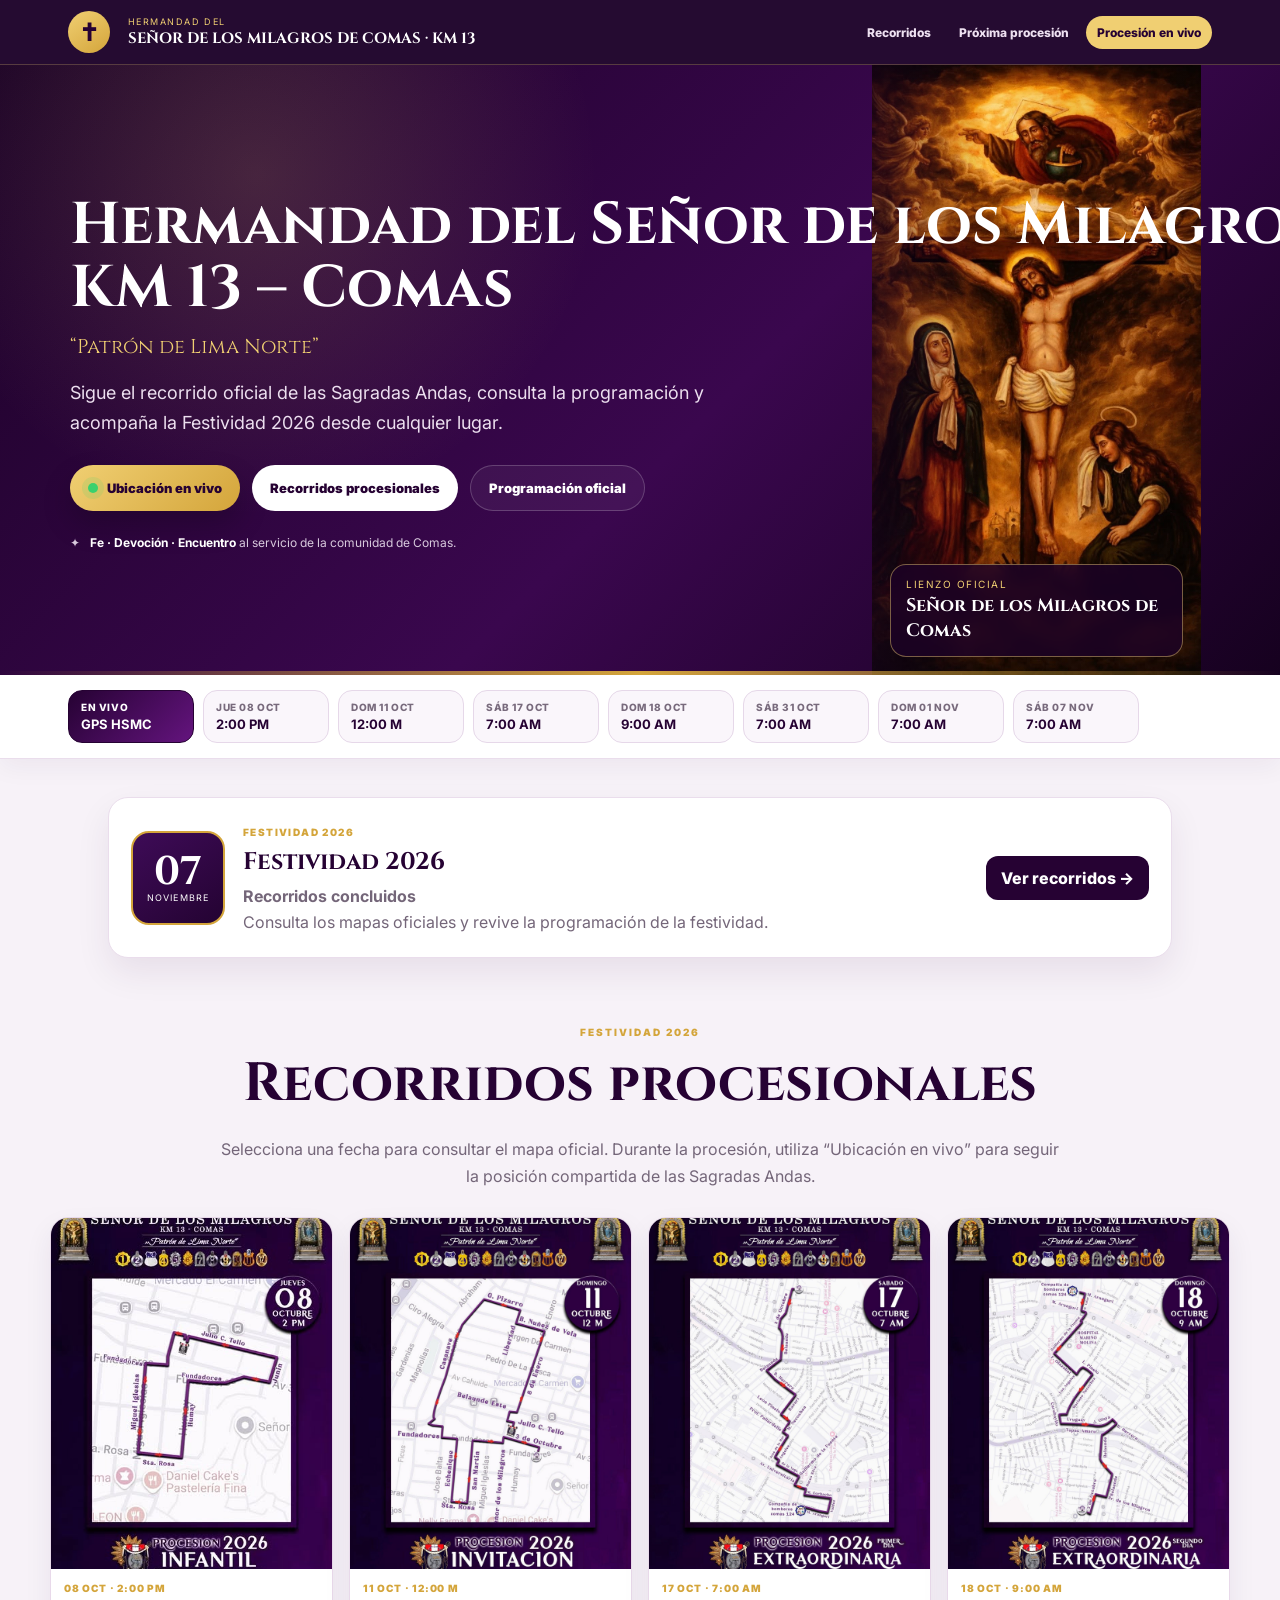
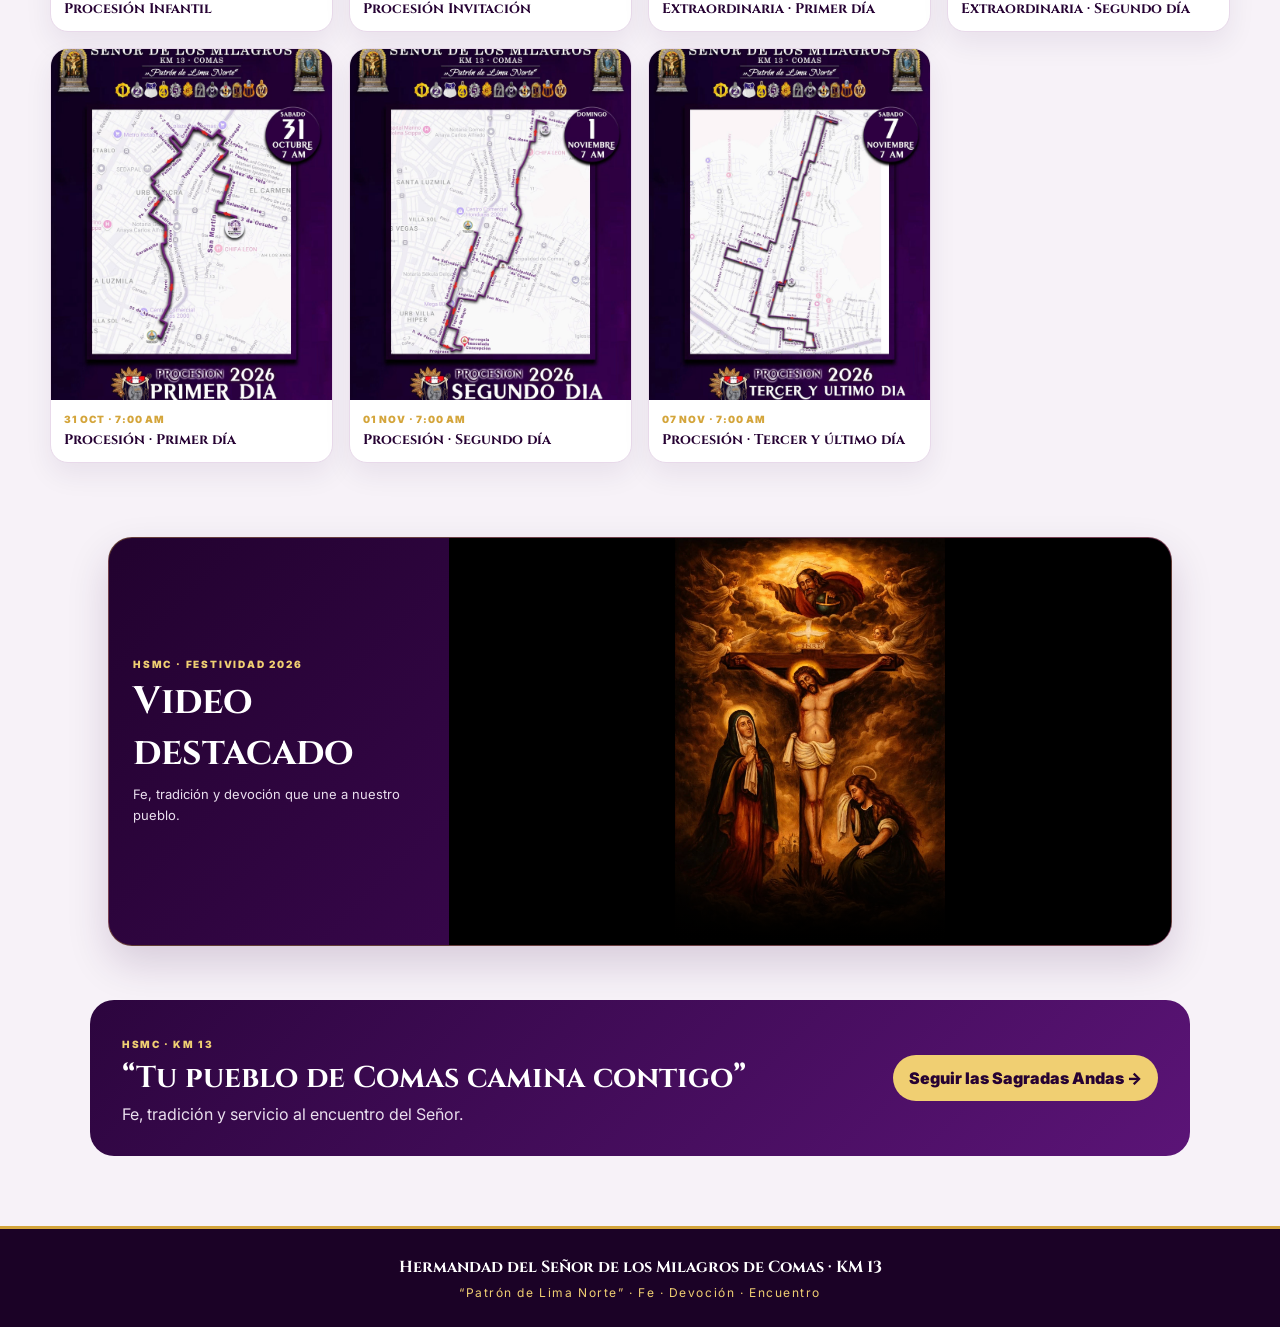
==== index.html @ f054cbf7 "Corregir jerarquia y salto del titulo principal" ====
<!doctype html>
<html lang="es">
<head>
  <meta charset="utf-8">
  <meta name="viewport" content="width=device-width,initial-scale=1,viewport-fit=cover">
  <meta name="theme-color" content="#260233">
  <title>Señor de los Milagros de Comas | HSMC</title>
  <meta name="description" content="Programación, recorridos oficiales y seguimiento en vivo de las Sagradas Andas del Señor de los Milagros de Comas KM 13.">
  <meta property="og:type" content="website">
  <meta property="og:locale" content="es_PE">
  <meta property="og:title" content="Señor de los Milagros de Comas · HSMC">
  <meta property="og:description" content="Programación, recorridos oficiales y seguimiento de las Sagradas Andas durante la Festividad 2026.">
  <meta property="og:url" content="https://satelitalsecurity.github.io/hsmc-comas/">
  <meta property="og:image" content="https://satelitalsecurity.github.io/hsmc-comas/assets/lienzo-oficial-hsmc.png">
  <meta name="twitter:card" content="summary_large_image">
  <link rel="preconnect" href="https://fonts.googleapis.com">
  <link rel="preconnect" href="https://fonts.gstatic.com" crossorigin>
  <link href="https://fonts.googleapis.com/css2?family=Cinzel:wght@600;700;800&family=Inter:wght@400;500;600;700&display=swap" rel="stylesheet">
  <style>
  :root{--p:#260233;--p2:#4a0b63;--p3:#64147e;--g:#d4a53b;--g2:#f0cf72;--cream:#fffaf4;--ink:#211629;--muted:#746679}
  *{box-sizing:border-box}html{scroll-behavior:smooth}body{margin:0;font-family:Inter,Arial,sans-serif;background:#f7f2f8;color:var(--ink)}a{text-decoration:none;color:inherit}img{display:block;max-width:100%}

  .topbar{position:sticky;top:0;z-index:30;background:rgba(29,2,41,.96);backdrop-filter:blur(10px);border-bottom:1px solid rgba(240,207,114,.25);color:#fff}
  .topbar-in{max-width:1180px;margin:auto;padding:11px 18px;display:flex;align-items:center;gap:18px}
  .brand-dot{width:42px;height:42px;border-radius:50%;display:grid;place-items:center;background:linear-gradient(145deg,var(--g2),var(--g));color:var(--p);font-weight:900;font-size:24px;flex:0 0 42px}
  .brand-txt{min-width:0;flex:1}.brand-txt span{display:block;font-size:9px;letter-spacing:.16em;color:var(--g2)}.brand-txt strong{font-family:Cinzel,serif;font-size:15px;white-space:normal;line-height:1.25}
  .nav{margin-left:auto;display:flex;gap:6px;flex-wrap:wrap}.nav a{font-size:12px;font-weight:800;padding:9px 11px;border-radius:999px;color:#eee1f1}.nav a.live{background:var(--g2);color:var(--p)}

  .hero{position:relative;overflow:hidden;background:
    radial-gradient(circle at 20% 18%,rgba(240,207,114,.16),transparent 30%),
    linear-gradient(135deg,#1c0227 0,#3a074e 56%,#16011f 100%);color:#fff}
  .hero:after{content:"";position:absolute;left:0;right:0;bottom:0;height:4px;background:linear-gradient(90deg,transparent,var(--g),transparent)}
  .hero-in{max-width:1180px;margin:auto;display:grid;grid-template-columns:1.08fr .92fr;min-height:610px;align-items:stretch}
  .hero-copy{padding:76px 42px 72px 20px;align-self:center;position:relative;z-index:2}
  .pretitle{font-size:11px;letter-spacing:.23em;color:var(--g2);font-weight:900;margin-bottom:13px}
  .hero h1{font-family:Cinzel,serif;font-size:clamp(38px,4.6vw,62px);line-height:1.08;margin:0 0 12px;max-width:760px;text-wrap:balance}.hero h1 span{display:block;white-space:nowrap}
  .subtitle{font-family:Cinzel,serif;font-size:20px;color:var(--g2);margin:0 0 18px}
  .hero-desc{font-size:18px;line-height:1.65;color:#ecdfef;max-width:650px;margin:0}
  .hero-actions{display:flex;gap:12px;flex-wrap:wrap;margin-top:28px}
  .btn-main,.btn-sec,.btn-ghost{display:inline-flex;align-items:center;justify-content:center;gap:9px;padding:14px 18px;border-radius:999px;font-weight:900;font-size:13px}
  .btn-main{background:linear-gradient(135deg,var(--g2),var(--g));color:var(--p);box-shadow:0 14px 30px rgba(0,0,0,.2)}
  .btn-sec{background:#fff;color:var(--p)}
  .btn-ghost{border:1px solid rgba(255,255,255,.2);color:#fff;background:rgba(255,255,255,.05)}
  .live-dot{width:10px;height:10px;border-radius:50%;background:#39d16d;box-shadow:0 0 0 6px rgba(57,209,109,.14)}
  .hero-note{margin-top:24px;display:flex;gap:10px;align-items:center;color:#d8cadd;font-size:12px}
  .hero-note b{color:#fff}

  .hero-art{position:relative;min-height:610px;background:#14011d;overflow:hidden}
  .hero-art img{width:100%;height:100%;object-fit:cover;object-position:center}
  .hero-art:after{content:"";position:absolute;inset:0;background:linear-gradient(90deg,rgba(28,2,39,.45),transparent 35%,rgba(10,0,15,.1))}
  .art-badge{position:absolute;z-index:2;right:18px;bottom:18px;left:18px;background:rgba(28,2,39,.8);backdrop-filter:blur(7px);border:1px solid rgba(240,207,114,.45);border-radius:16px;padding:13px 15px}
  .art-badge span{display:block;font-size:10px;letter-spacing:.15em;color:var(--g2)}.art-badge strong{display:block;font-family:Cinzel,serif;font-size:18px;margin-top:3px}

  .date-wrap{background:#fff;border-bottom:1px solid #eaddec;box-shadow:0 8px 24px rgba(48,8,66,.05)}
  .date-strip{max-width:1180px;margin:auto;display:flex;gap:9px;overflow-x:auto;padding:15px 18px}
  .date-chip{min-width:126px;background:#faf6fb;border:1px solid #e6d8e9;border-radius:14px;padding:10px 12px;display:grid;gap:3px}
  .date-chip span{font-size:10px;color:#786a7c;font-weight:800;letter-spacing:.06em}.date-chip strong{color:var(--p);font-size:13px}
  .date-chip.live{background:linear-gradient(135deg,var(--p),var(--p3));border-color:var(--p)}.date-chip.live span,.date-chip.live strong{color:#fff}

  .next{max-width:1100px;margin:38px auto 0;padding:0 18px}
  .next-card{display:grid;grid-template-columns:auto 1fr auto;gap:18px;align-items:center;background:#fff;border:1px solid #eaddec;border-radius:20px;padding:22px;box-shadow:0 15px 34px rgba(48,8,66,.08)}
  .next-date{width:94px;height:94px;border-radius:18px;background:linear-gradient(145deg,#3e0b57,#240332);color:#fff;border:2px solid var(--g);display:grid;place-items:center;align-content:center}.next-date b{font-family:Cinzel,serif;font-size:40px;line-height:1}.next-date span{font-size:9px;letter-spacing:.12em}.next-copy small{font-size:10px;color:var(--g);font-weight:900;letter-spacing:.14em}.next-copy h2{font-family:Cinzel,serif;color:var(--p);margin:6px 0}.next-copy p{margin:0;color:var(--muted);line-height:1.6}.next-card a{padding:12px 15px;border-radius:12px;background:var(--p);color:#fff;font-weight:800}

  .section{padding:62px 18px 74px}.intro{max-width:850px;margin:0 auto 28px;text-align:center}.intro span{font-size:10px;color:var(--g);font-weight:900;letter-spacing:.2em}.intro h2{font-family:Cinzel,serif;color:var(--p);font-size:clamp(34px,4.8vw,54px);margin:7px 0}.intro p{color:var(--muted);line-height:1.65}
  .routes{max-width:1180px;margin:auto;display:grid;grid-template-columns:repeat(4,1fr);gap:16px}.route{background:#fff;border:1px solid #e8d9ea;border-radius:18px;overflow:hidden;box-shadow:0 12px 28px rgba(48,8,66,.07);transition:.2s}.route:hover{transform:translateY(-3px);box-shadow:0 18px 36px rgba(48,8,66,.12)}.route img{width:100%;aspect-ratio:4/5;object-fit:cover}.route div{padding:13px}.route span,.route strong{display:block}.route span{font-size:10px;color:var(--g);font-weight:900;letter-spacing:.08em}.route strong{font-family:Cinzel,serif;color:var(--p);font-size:14px;margin-top:5px}

  .video-feature{width:100%;max-width:1100px;margin:0 auto 54px;padding:0 18px;box-sizing:border-box}
  .video-card{width:100%;overflow:hidden;border-radius:24px;background:linear-gradient(135deg,#22022f,#4a0b63);box-shadow:0 18px 42px rgba(48,8,66,.16);border:1px solid rgba(212,165,59,.35);box-sizing:border-box}
  .video-head{padding:24px;color:#fff;display:flex;flex-direction:column;justify-content:center}.video-head span{font-size:10px;color:var(--g2);font-weight:900;letter-spacing:.18em}.video-head h2{font-family:Cinzel,serif;font-size:clamp(25px,3.4vw,38px);margin:6px 0}.video-head p{margin:0;color:#eadfee;line-height:1.55;font-size:13px}
  .video-player{background:#0c0011;display:flex;align-items:center;justify-content:center;min-width:0}.video-player video{display:block;width:100%;height:100%;aspect-ratio:16/9;object-fit:contain;object-position:center;background:#000}
  @media(min-width:760px){.video-card{display:grid;grid-template-columns:minmax(260px,32%) minmax(0,1fr);align-items:stretch}.video-player{max-height:430px}.video-player video{max-height:430px}.video-head{text-align:left}}
  @media(max-width:759px){.video-feature{padding:0 14px;margin-bottom:38px}.video-card{border-radius:20px}.video-head{padding:18px 16px 14px;text-align:center}.video-head h2{font-size:clamp(25px,8vw,34px);line-height:1.08}.video-head p{max-width:520px;margin:0 auto;font-size:14px}.video-player video{height:auto;max-height:none}}

  .faith{max-width:1100px;margin:0 auto 70px;padding:32px;border-radius:24px;background:linear-gradient(135deg,#2c053e,#5b1477);color:#fff;display:flex;justify-content:space-between;align-items:center;gap:22px}.faith span{font-size:10px;color:var(--g2);font-weight:900;letter-spacing:.16em}.faith h2{font-family:Cinzel,serif;margin:6px 0;font-size:30px}.faith p{margin:0;color:#eadfee}.faith a{padding:13px 16px;border-radius:999px;background:var(--g2);color:var(--p);font-weight:900;white-space:nowrap}
  footer{text-align:center;background:#1b0226;color:#fff;padding:27px 18px;border-top:3px solid var(--g);display:grid;gap:7px}footer strong{font-family:Cinzel,serif}footer span{font-size:12px;color:var(--g2);letter-spacing:.13em}

  @media(max-width:900px){
    .nav{display:none}.hero-in{grid-template-columns:1fr}.hero-copy{text-align:center;padding:58px 22px 46px}.hero-actions,.hero-note{justify-content:center}.hero-art{min-height:520px}.routes{grid-template-columns:repeat(2,1fr)}.faith{margin-left:15px;margin-right:15px}
  }
  @media(max-width:620px){
    .topbar-in{display:flex;justify-content:center;align-items:center;padding:7px 12px;min-height:50px}
    .topbar-in:after{display:none}
    .brand-dot{width:36px;height:36px;flex-basis:36px;font-size:20px}
    .brand-txt{display:none}
    .hero h1{font-size:clamp(25px,7vw,34px);line-height:1.12}.hero h1 span{white-space:nowrap}.subtitle{font-size:17px}.hero-desc{font-size:15px}.hero-art{min-height:430px}.hero-actions{flex-direction:column;gap:10px;margin-top:20px}.hero-actions a{width:100%;min-height:48px;display:flex;align-items:center;justify-content:center;padding:12px 16px}.hero-copy{padding-bottom:28px}.next-card{grid-template-columns:auto 1fr}.next-card>a{grid-column:1/-1;text-align:center}.routes{grid-template-columns:1fr}.faith{flex-direction:column;text-align:center}
  }
  @media(max-width:380px){.topbar-in{padding:6px 8px}.brand-dot{width:32px;height:32px;flex-basis:32px;font-size:18px}}
  </style>

<style>
  .mobile-dock{display:none}
  @media(max-width:760px){
    body{padding-bottom:72px}
    .mobile-dock{position:fixed;left:10px;right:10px;bottom:10px;z-index:90;display:grid;grid-template-columns:repeat(4,1fr);gap:4px;padding:6px;background:rgba(28,2,39,.94);backdrop-filter:blur(12px);border:1px solid rgba(240,207,114,.28);border-radius:18px;box-shadow:0 12px 34px rgba(0,0,0,.28)}
    .mobile-dock a,.mobile-dock button{border:0;background:transparent;color:#f4eaf6;border-radius:12px;padding:8px 4px;font:inherit;font-size:10px;font-weight:800;text-align:center;cursor:pointer}
    .mobile-dock a b,.mobile-dock button b{display:block;font-size:19px;line-height:1.15;margin-bottom:2px}
    .mobile-dock .dock-live,.mobile-dock .dock-current{background:linear-gradient(145deg,#f0cf72,#d4a53b);color:#260233}
  }
  </style>
</head>
<body>
  <header class="topbar">
    <div class="topbar-in">
      <div class="brand-dot">✝</div>
      <div class="brand-txt">
        <span>HERMANDAD DEL</span>
        <strong>SEÑOR DE LOS MILAGROS DE COMAS · KM 13</strong>
      </div>
      <nav class="nav">
        <a href="#recorridos">Recorridos</a>
        <a href="#proxima">Próxima procesión</a>
        <a class="live" href="map.html">Procesión en vivo</a>
      </nav>
    </div>
  </header>

  <main>
    <section class="hero">
      <div class="hero-in">
        <div class="hero-copy">
          
          <h1><span>Hermandad del Señor de los Milagros</span><span>KM 13 – Comas</span></h1>
          <p class="subtitle">“Patrón de Lima Norte”</p>
          <p class="hero-desc">Sigue el recorrido oficial de las Sagradas Andas, consulta la programación y acompaña la Festividad 2026 desde cualquier lugar.</p>
          <div class="hero-actions">
            <a class="btn-main" href="map.html"><span class="live-dot"></span> Ubicación en vivo</a>
            <a class="btn-sec" href="#recorridos">Recorridos procesionales</a>
            <a class="btn-ghost" href="#proxima">Programación oficial</a>
          </div>
          <div class="hero-note">✦ <span><b>Fe · Devoción · Encuentro</b> al servicio de la comunidad de Comas.</span></div>
        </div>
        <div class="hero-art">
          <img src="assets/lienzo-oficial-hsmc.png" alt="Lienzo oficial del Señor de los Milagros de Comas">
          <div class="art-badge"><span>LIENZO OFICIAL</span><strong>Señor de los Milagros de Comas</strong></div>
        </div>
      </div>
    </section>

    <section class="date-wrap" aria-label="Fechas oficiales 2026">
      <div class="date-strip">
        <a class="date-chip live" href="map.html"><span>EN VIVO</span><strong>GPS HSMC</strong></a>
        <a class="date-chip" href="route.html?date=2026-10-08"><span>JUE 08 OCT</span><strong>2:00 PM</strong></a>
        <a class="date-chip" href="route.html?date=2026-10-11"><span>DOM 11 OCT</span><strong>12:00 M</strong></a>
        <a class="date-chip" href="route.html?date=2026-10-17"><span>SÁB 17 OCT</span><strong>7:00 AM</strong></a>
        <a class="date-chip" href="route.html?date=2026-10-18"><span>DOM 18 OCT</span><strong>9:00 AM</strong></a>
        <a class="date-chip" href="route.html?date=2026-10-31"><span>SÁB 31 OCT</span><strong>7:00 AM</strong></a>
        <a class="date-chip" href="route.html?date=2026-11-01"><span>DOM 01 NOV</span><strong>7:00 AM</strong></a>
        <a class="date-chip" href="route.html?date=2026-11-07"><span>SÁB 07 NOV</span><strong>7:00 AM</strong></a>
      </div>
    </section>

    <section id="proxima" class="next">
      <div class="next-card">
        <div class="next-date"><b id="nextDay">08</b><span id="nextMonth">OCTUBRE</span></div>
        <div class="next-copy">
          <small id="nextLabel">PRÓXIMA PROCESIÓN</small>
          <h2 id="nextTitle">Procesión Infantil</h2>
          <p id="nextText"><strong>Jueves 8 de octubre · 2:00 p. m.</strong><br>Consulta el recorrido oficial y acompaña a las Sagradas Andas.</p>
        </div>
        <a id="nextLink" href="route.html?date=2026-10-08">Ver recorrido →</a>
      </div>
    </section>

    <section id="recorridos" class="section">
      <div class="intro">
        <span>FESTIVIDAD 2026</span>
        <h2>Recorridos procesionales</h2>
        <p>Selecciona una fecha para consultar el mapa oficial. Durante la procesión, utiliza “Ubicación en vivo” para seguir la posición compartida de las Sagradas Andas.</p>
      </div>
      <div class="routes">
        <a class="route" href="route.html?date=2026-10-08"><img src="assets/recorrido-08-octubre.png" alt="Recorrido 8 de octubre"><div><span>08 OCT · 2:00 PM</span><strong>Procesión Infantil</strong></div></a>
        <a class="route" href="route.html?date=2026-10-11"><img src="assets/recorrido-11-octubre.png" alt="Recorrido 11 de octubre"><div><span>11 OCT · 12:00 M</span><strong>Procesión Invitación</strong></div></a>
        <a class="route" href="route.html?date=2026-10-17"><img src="assets/recorrido-17-octubre.png" alt="Recorrido 17 de octubre"><div><span>17 OCT · 7:00 AM</span><strong>Extraordinaria · Primer día</strong></div></a>
        <a class="route" href="route.html?date=2026-10-18"><img src="assets/recorrido-18-octubre.png" alt="Recorrido 18 de octubre"><div><span>18 OCT · 9:00 AM</span><strong>Extraordinaria · Segundo día</strong></div></a>
        <a class="route" href="route.html?date=2026-10-31"><img src="assets/recorrido-31-octubre.png" alt="Recorrido 31 de octubre"><div><span>31 OCT · 7:00 AM</span><strong>Procesión · Primer día</strong></div></a>
        <a class="route" href="route.html?date=2026-11-01"><img src="assets/recorrido-01-noviembre.png" alt="Recorrido 1 de noviembre"><div><span>01 NOV · 7:00 AM</span><strong>Procesión · Segundo día</strong></div></a>
        <a class="route" href="route.html?date=2026-11-07"><img src="assets/recorrido-07-noviembre.png" alt="Recorrido 7 de noviembre"><div><span>07 NOV · 7:00 AM</span><strong>Procesión · Tercer y último día</strong></div></a>
      </div>
    </section>

    <section id="video-hsmc" class="video-feature">
      <div class="video-card">
        <div class="video-head">
          <span>HSMC · FESTIVIDAD 2026</span>
          <h2>Video destacado</h2>
          <p>Fe, tradición y devoción que une a nuestro pueblo.</p>
        </div>
        <div class="video-player">
          <video controls playsinline preload="metadata" poster="assets/lienzo-oficial-hsmc.png">
            <source src="assets/video-hsmc-web.mp4" type="video/mp4">
            Tu navegador no puede reproducir este video.
          </video>
        </div>
      </div>
    </section>

    <section class="faith">
      <div><span>HSMC · KM 13</span><h2>“Tu pueblo de Comas camina contigo”</h2><p>Fe, tradición y servicio al encuentro del Señor.</p></div>
      <a href="map.html">Seguir las Sagradas Andas →</a>
    </section>
  </main>

  <footer>
    <strong>Hermandad del Señor de los Milagros de Comas · KM 13</strong>
    <span>“Patrón de Lima Norte” · Fe · Devoción · Encuentro</span>
  </footer>
<script>
const processionSchedule=[
  {date:"2026-10-08T14:00:00-05:00",key:"2026-10-08",day:"08",month:"OCTUBRE",title:"Procesión Infantil",display:"Jueves 8 de octubre · 2:00 p. m."},
  {date:"2026-10-11T12:00:00-05:00",key:"2026-10-11",day:"11",month:"OCTUBRE",title:"Procesión Invitación",display:"Domingo 11 de octubre · 12:00 m."},
  {date:"2026-10-17T07:00:00-05:00",key:"2026-10-17",day:"17",month:"OCTUBRE",title:"Procesión Extraordinaria · Primer día",display:"Sábado 17 de octubre · 7:00 a. m."},
  {date:"2026-10-18T09:00:00-05:00",key:"2026-10-18",day:"18",month:"OCTUBRE",title:"Procesión Extraordinaria · Segundo día",display:"Domingo 18 de octubre · 9:00 a. m."},
  {date:"2026-10-31T07:00:00-05:00",key:"2026-10-31",day:"31",month:"OCTUBRE",title:"Procesión 2026 · Primer día",display:"Sábado 31 de octubre · 7:00 a. m."},
  {date:"2026-11-01T07:00:00-05:00",key:"2026-11-01",day:"01",month:"NOVIEMBRE",title:"Procesión 2026 · Segundo día",display:"Domingo 1 de noviembre · 7:00 a. m."},
  {date:"2026-11-07T07:00:00-05:00",key:"2026-11-07",day:"07",month:"NOVIEMBRE",title:"Procesión 2026 · Tercer y último día",display:"Sábado 7 de noviembre · 7:00 a. m."}
];

(function updateNextProcession(){
  const today=new Intl.DateTimeFormat("en-CA",{timeZone:"America/Lima",year:"numeric",month:"2-digit",day:"2-digit"}).format(new Date());
  let next=processionSchedule.find(item=>item.key>=today);
  const day=document.getElementById("nextDay");
  const month=document.getElementById("nextMonth");
  const title=document.getElementById("nextTitle");
  const text=document.getElementById("nextText");
  const link=document.getElementById("nextLink");
  const label=document.getElementById("nextLabel");

  if(next){
    const isToday=next.key===today;
    day.textContent=next.day;
    month.textContent=next.month;
    title.textContent=next.title;
    text.innerHTML="<strong>"+next.display+"</strong><br>"+(isToday?"Hoy acompaña a las Sagradas Andas y consulta el recorrido oficial.":"Consulta el recorrido oficial y acompaña a las Sagradas Andas.");
    link.href="route.html?date="+next.key;
    link.textContent=isToday?"Ver recorrido de hoy →":"Ver recorrido →";
    label.textContent=isToday?"PROCESIÓN DE HOY":"PRÓXIMA PROCESIÓN";
  }else{
    day.textContent="07";
    month.textContent="NOVIEMBRE";
    title.textContent="Festividad 2026";
    text.innerHTML="<strong>Recorridos concluidos</strong><br>Consulta los mapas oficiales y revive la programación de la festividad.";
    link.href="#recorridos";
    link.textContent="Ver recorridos →";
    label.textContent="FESTIVIDAD 2026";
  }
})();
</script>

<nav class="mobile-dock" aria-label="Accesos rápidos">
    <a class="dock-current" aria-current="page" href="index.html"><b>⌂</b>Inicio</a>
    <a href="index.html#recorridos"><b>▦</b>Recorridos</a>
    <a href="map.html"><b>●</b>En vivo</a>
    <button type="button" onclick="shareHSMC()"><b>↗</b>Compartir</button>
  </nav>
<script>
function shareHSMC(){
  const shareData={title:document.title,text:"HSMC Comas · Festividad 2026",url:location.href};
  if(navigator.share){navigator.share(shareData).catch(()=>{});}
  else if(navigator.clipboard){navigator.clipboard.writeText(shareData.url).then(()=>alert("Enlace copiado"));}
  else{prompt("Copia este enlace:",shareData.url);}
}
</script>

  <audio id="hsmcMusic" preload="auto" loop><source src="Mi%20Viejo.mp3" type="audio/mpeg"></audio>
<script>
const hsmcAudio=document.getElementById('hsmcMusic');
hsmcAudio.volume=.22;
function iniciarMusica(){hsmcAudio.play().then(()=>{document.removeEventListener('click',iniciarMusica);document.removeEventListener('touchstart',iniciarMusica)}).catch(()=>{})}
iniciarMusica();
document.addEventListener('click',iniciarMusica);
document.addEventListener('touchstart',iniciarMusica,{passive:true});
</script>
</body>
</html>
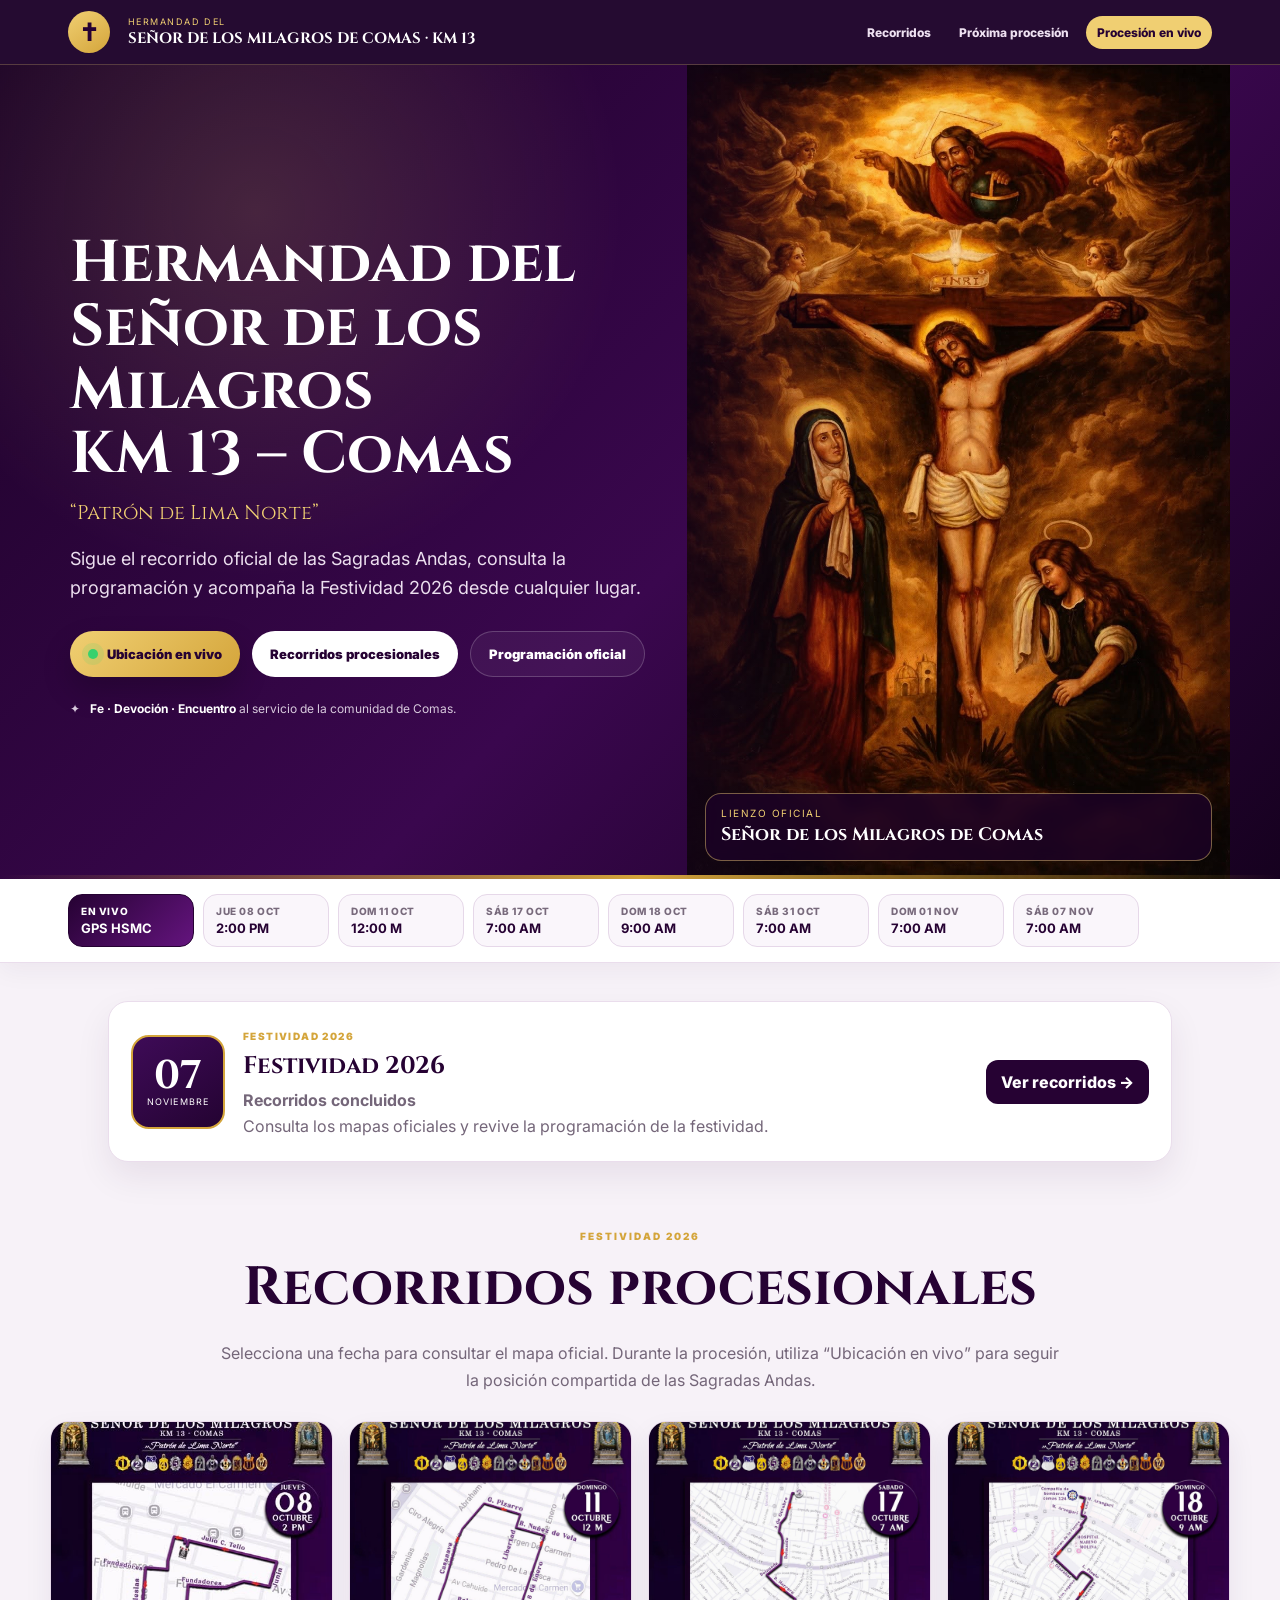
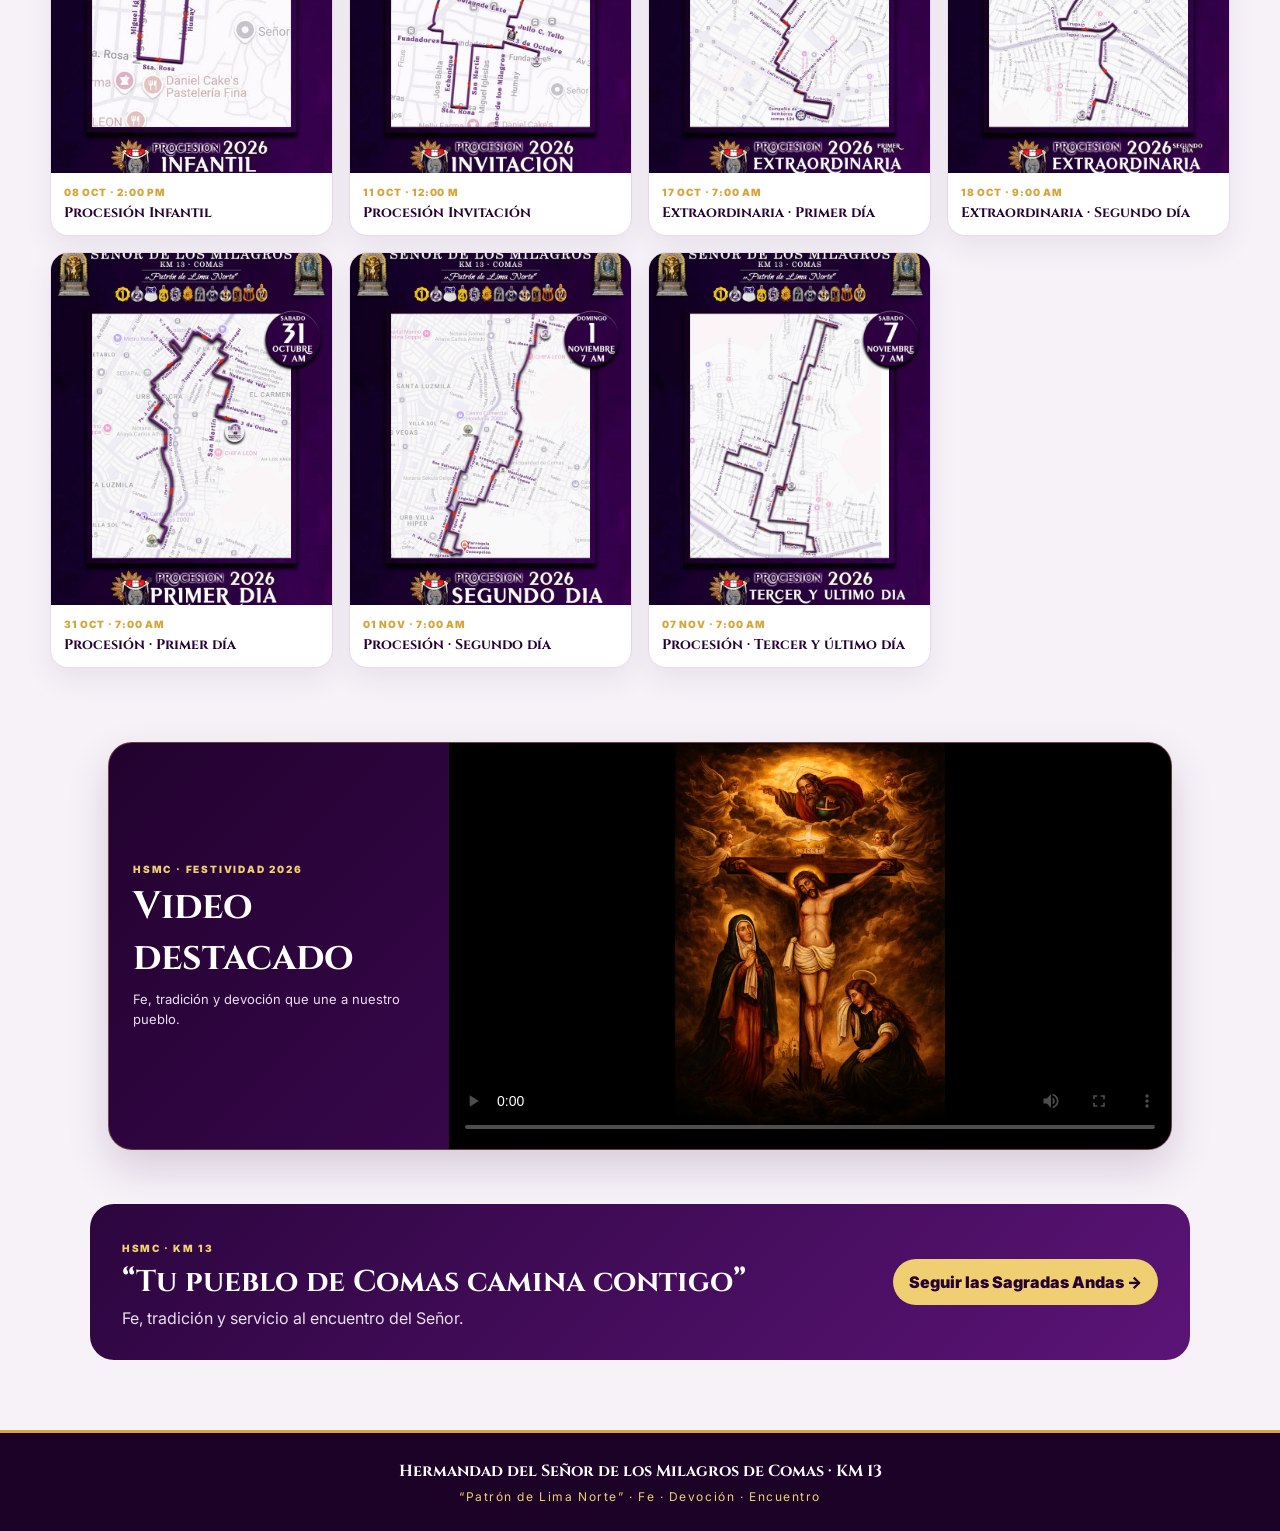
==== commit 46fd8c96: "Corregir desbordamiento del titulo" ====
--- a/index.html
+++ b/index.html
@@ -33,7 +33,7 @@
   .hero-in{max-width:1180px;margin:auto;display:grid;grid-template-columns:1.08fr .92fr;min-height:610px;align-items:stretch}
   .hero-copy{padding:76px 42px 72px 20px;align-self:center;position:relative;z-index:2}
   .pretitle{font-size:11px;letter-spacing:.23em;color:var(--g2);font-weight:900;margin-bottom:13px}
-  .hero h1{font-family:Cinzel,serif;font-size:clamp(38px,4.6vw,62px);line-height:1.08;margin:0 0 12px;max-width:760px;text-wrap:balance}.hero h1 span{display:block;white-space:nowrap}
+  .hero h1{font-family:Cinzel,serif;font-size:clamp(38px,4.6vw,62px);line-height:1.08;margin:0 0 12px;max-width:760px;text-wrap:balance}.hero h1 span{display:block;white-space:normal}
   .subtitle{font-family:Cinzel,serif;font-size:20px;color:var(--g2);margin:0 0 18px}
   .hero-desc{font-size:18px;line-height:1.65;color:#ecdfef;max-width:650px;margin:0}
   .hero-actions{display:flex;gap:12px;flex-wrap:wrap;margin-top:28px}
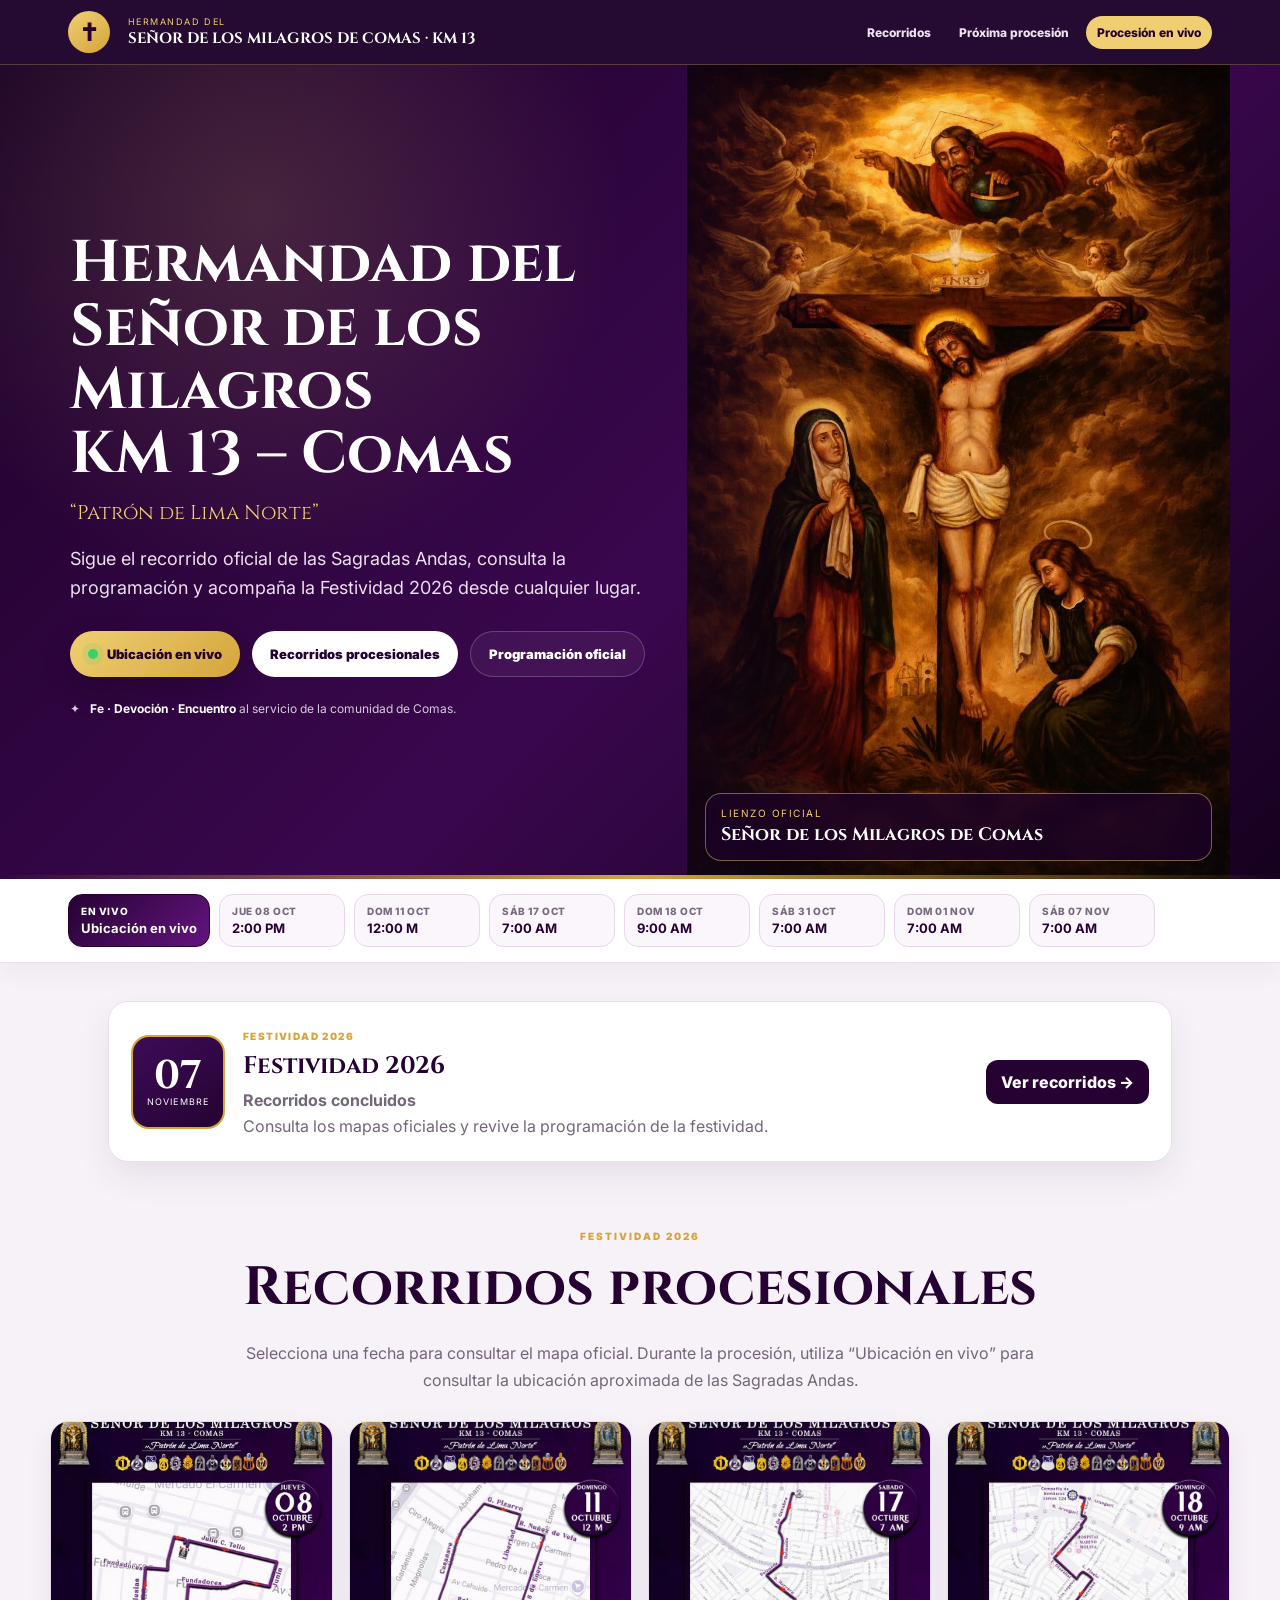
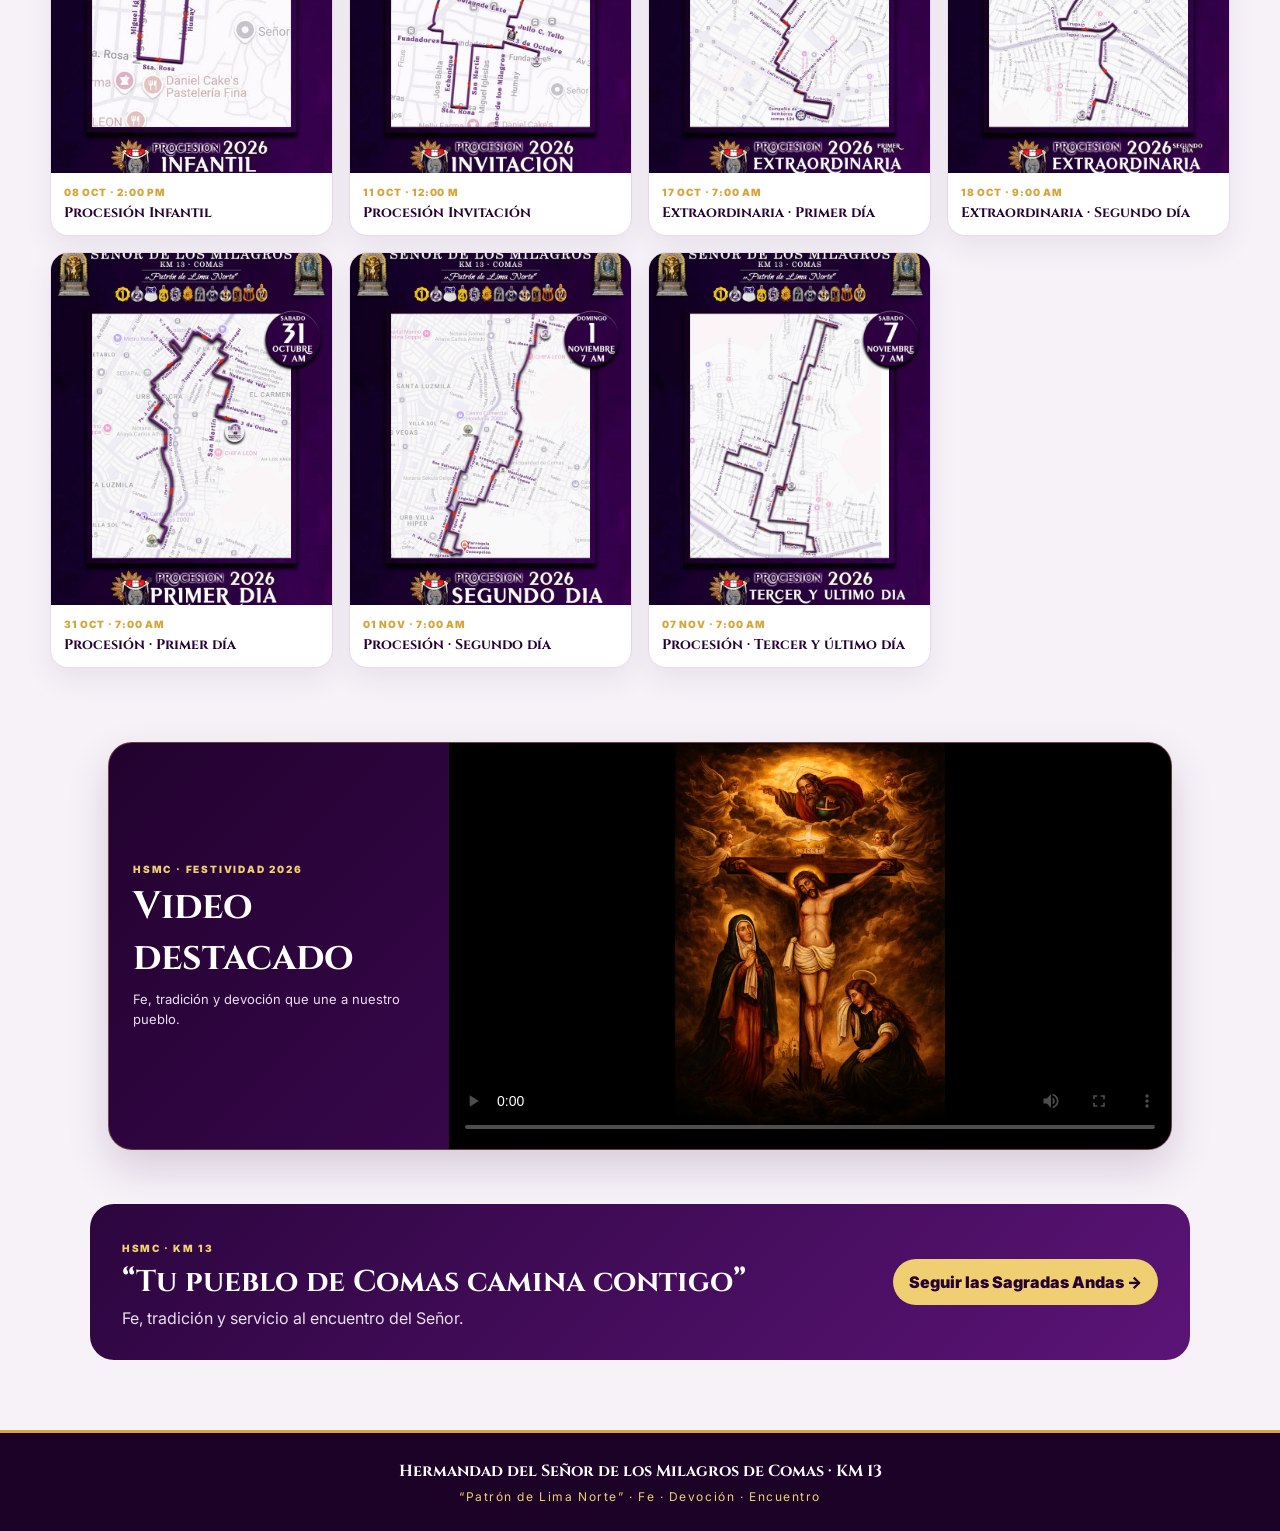
==== commit 024acd55: "Ajustes finales de privacidad y experiencia pública - index.html" ====
--- a/index.html
+++ b/index.html
@@ -10,8 +10,8 @@
   <meta property="og:locale" content="es_PE">
   <meta property="og:title" content="Señor de los Milagros de Comas · HSMC">
   <meta property="og:description" content="Programación, recorridos oficiales y seguimiento de las Sagradas Andas durante la Festividad 2026.">
-  <meta property="og:url" content="https://satelitalsecurity.github.io/hsmc-comas/">
-  <meta property="og:image" content="https://satelitalsecurity.github.io/hsmc-comas/assets/lienzo-oficial-hsmc.png">
+  <meta property="og:url" content="https://satelitalsecurity.github.io/Festividad-HSMC-KM13/">
+  <meta property="og:image" content="https://satelitalsecurity.github.io/Festividad-HSMC-KM13/assets/lienzo-oficial-hsmc.png">
   <meta name="twitter:card" content="summary_large_image">
   <link rel="preconnect" href="https://fonts.googleapis.com">
   <link rel="preconnect" href="https://fonts.gstatic.com" crossorigin>
@@ -71,7 +71,7 @@
   @media(min-width:760px){.video-card{display:grid;grid-template-columns:minmax(260px,32%) minmax(0,1fr);align-items:stretch}.video-player{max-height:430px}.video-player video{max-height:430px}.video-head{text-align:left}}
   @media(max-width:759px){.video-feature{padding:0 14px;margin-bottom:38px}.video-card{border-radius:20px}.video-head{padding:18px 16px 14px;text-align:center}.video-head h2{font-size:clamp(25px,8vw,34px);line-height:1.08}.video-head p{max-width:520px;margin:0 auto;font-size:14px}.video-player video{height:auto;max-height:none}}
 
-  .faith{max-width:1100px;margin:0 auto 70px;padding:32px;border-radius:24px;background:linear-gradient(135deg,#2c053e,#5b1477);color:#fff;display:flex;justify-content:space-between;align-items:center;gap:22px}.faith span{font-size:10px;color:var(--g2);font-weight:900;letter-spacing:.16em}.faith h2{font-family:Cinzel,serif;margin:6px 0;font-size:30px}.faith p{margin:0;color:#eadfee}.faith a{padding:13px 16px;border-radius:999px;background:var(--g2);color:var(--p);font-weight:900;white-space:nowrap}
+  .faith{max-width:1100px;margin:0 auto 70px;padding:32px;border-radius:24px;background:linear-gradient(135deg,#2c053e,#5b1477);color:#fff;display:flex;justify-content:space-between;align-items:center;gap:22px}.faith span{font-size:10px;color:var(--g2);font-weight:900;letter-spacing:.16em}.faith h2{font-family:Cinzel,serif;margin:6px 0;font-size:30px}.faith p{margin:0;color:#eadfee}.faith a{padding:13px 16px;border-radius:999px;background:var(--g2);color:var(--p);font-weight:900;}
   footer{text-align:center;background:#1b0226;color:#fff;padding:27px 18px;border-top:3px solid var(--g);display:grid;gap:7px}footer strong{font-family:Cinzel,serif}footer span{font-size:12px;color:var(--g2);letter-spacing:.13em}
 
   @media(max-width:900px){
@@ -82,7 +82,7 @@
     .topbar-in:after{display:none}
     .brand-dot{width:36px;height:36px;flex-basis:36px;font-size:20px}
     .brand-txt{display:none}
-    .hero h1{font-size:clamp(25px,7vw,34px);line-height:1.12}.hero h1 span{white-space:nowrap}.subtitle{font-size:17px}.hero-desc{font-size:15px}.hero-art{min-height:430px}.hero-actions{flex-direction:column;gap:10px;margin-top:20px}.hero-actions a{width:100%;min-height:48px;display:flex;align-items:center;justify-content:center;padding:12px 16px}.hero-copy{padding-bottom:28px}.next-card{grid-template-columns:auto 1fr}.next-card>a{grid-column:1/-1;text-align:center}.routes{grid-template-columns:1fr}.faith{flex-direction:column;text-align:center}
+ .hero h1{font-size:clamp(25px,7vw,34px);line-height:1.12}.hero h1 span{display:block;white-space:normal}.subtitle{font-size:17px}.hero-desc{font-size:15px}.hero-art{min-height:430px}.hero-actions{flex-direction:column;gap:10px;margin-top:20px}.hero-actions a{width:100%;min-height:48px;display:flex;align-items:center;justify-content:center;padding:12px 16px}.hero-copy{padding-bottom:28px}.next-card{grid-template-columns:auto 1fr}.next-card>a{grid-column:1/-1;text-align:center}.routes{grid-template-columns:1fr}.faith{flex-direction:column;text-align:center}
   }
   @media(max-width:380px){.topbar-in{padding:6px 8px}.brand-dot{width:32px;height:32px;flex-basis:32px;font-size:18px}}
   </style>
@@ -91,7 +91,7 @@
   .mobile-dock{display:none}
   @media(max-width:760px){
     body{padding-bottom:72px}
-    .mobile-dock{position:fixed;left:10px;right:10px;bottom:10px;z-index:90;display:grid;grid-template-columns:repeat(4,1fr);gap:4px;padding:6px;background:rgba(28,2,39,.94);backdrop-filter:blur(12px);border:1px solid rgba(240,207,114,.28);border-radius:18px;box-shadow:0 12px 34px rgba(0,0,0,.28)}
+    .mobile-dock{position:fixed;left:10px;right:10px;bottom:10px;z-index:90;display:grid;grid-template-columns:repeat(3,1fr);gap:4px;padding:6px;background:rgba(28,2,39,.94);backdrop-filter:blur(12px);border:1px solid rgba(240,207,114,.28);border-radius:18px;box-shadow:0 12px 34px rgba(0,0,0,.28)}
     .mobile-dock a,.mobile-dock button{border:0;background:transparent;color:#f4eaf6;border-radius:12px;padding:8px 4px;font:inherit;font-size:10px;font-weight:800;text-align:center;cursor:pointer}
     .mobile-dock a b,.mobile-dock button b{display:block;font-size:19px;line-height:1.15;margin-bottom:2px}
     .mobile-dock .dock-live,.mobile-dock .dock-current{background:linear-gradient(145deg,#f0cf72,#d4a53b);color:#260233}
@@ -138,7 +138,7 @@
 
     <section class="date-wrap" aria-label="Fechas oficiales 2026">
       <div class="date-strip">
-        <a class="date-chip live" href="map.html"><span>EN VIVO</span><strong>GPS HSMC</strong></a>
+        <a class="date-chip live" href="map.html"><span>EN VIVO</span><strong>Ubicación en vivo</strong></a>
         <a class="date-chip" href="route.html?date=2026-10-08"><span>JUE 08 OCT</span><strong>2:00 PM</strong></a>
         <a class="date-chip" href="route.html?date=2026-10-11"><span>DOM 11 OCT</span><strong>12:00 M</strong></a>
         <a class="date-chip" href="route.html?date=2026-10-17"><span>SÁB 17 OCT</span><strong>7:00 AM</strong></a>
@@ -165,7 +165,7 @@
       <div class="intro">
         <span>FESTIVIDAD 2026</span>
         <h2>Recorridos procesionales</h2>
-        <p>Selecciona una fecha para consultar el mapa oficial. Durante la procesión, utiliza “Ubicación en vivo” para seguir la posición compartida de las Sagradas Andas.</p>
+        <p>Selecciona una fecha para consultar el mapa oficial. Durante la procesión, utiliza “Ubicación en vivo” para consultar la ubicación aproximada de las Sagradas Andas.</p>
       </div>
       <div class="routes">
         <a class="route" href="route.html?date=2026-10-08"><img src="assets/recorrido-08-octubre.png" alt="Recorrido 8 de octubre"><div><span>08 OCT · 2:00 PM</span><strong>Procesión Infantil</strong></div></a>
@@ -250,17 +250,7 @@
     <a class="dock-current" aria-current="page" href="index.html"><b>⌂</b>Inicio</a>
     <a href="index.html#recorridos"><b>▦</b>Recorridos</a>
     <a href="map.html"><b>●</b>En vivo</a>
-    <button type="button" onclick="shareHSMC()"><b>↗</b>Compartir</button>
   </nav>
-<script>
-function shareHSMC(){
-  const shareData={title:document.title,text:"HSMC Comas · Festividad 2026",url:location.href};
-  if(navigator.share){navigator.share(shareData).catch(()=>{});}
-  else if(navigator.clipboard){navigator.clipboard.writeText(shareData.url).then(()=>alert("Enlace copiado"));}
-  else{prompt("Copia este enlace:",shareData.url);}
-}
-</script>
-
   <audio id="hsmcMusic" preload="auto" loop><source src="Mi%20Viejo.mp3" type="audio/mpeg"></audio>
 <script>
 const hsmcAudio=document.getElementById('hsmcMusic');
@@ -271,4 +261,4 @@
 document.addEventListener('touchstart',iniciarMusica,{passive:true});
 </script>
 </body>
-</html>+</html>
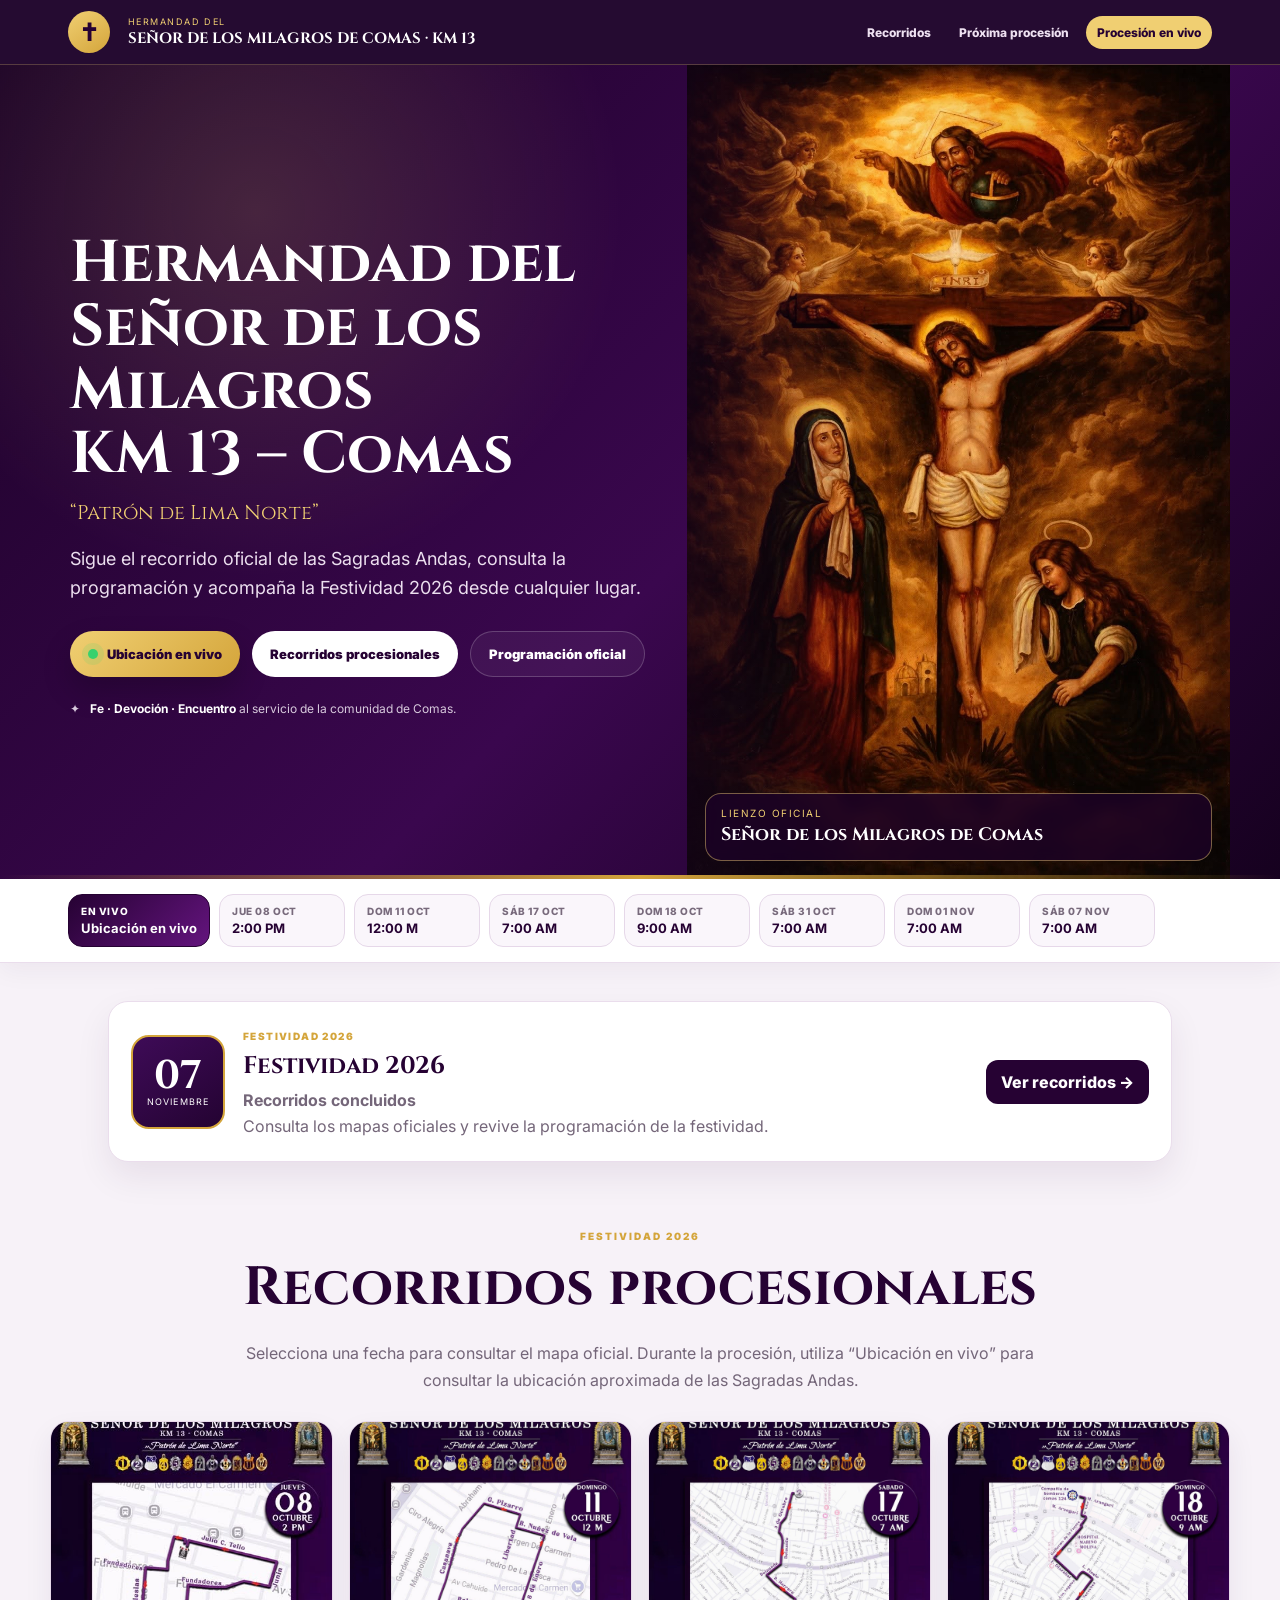
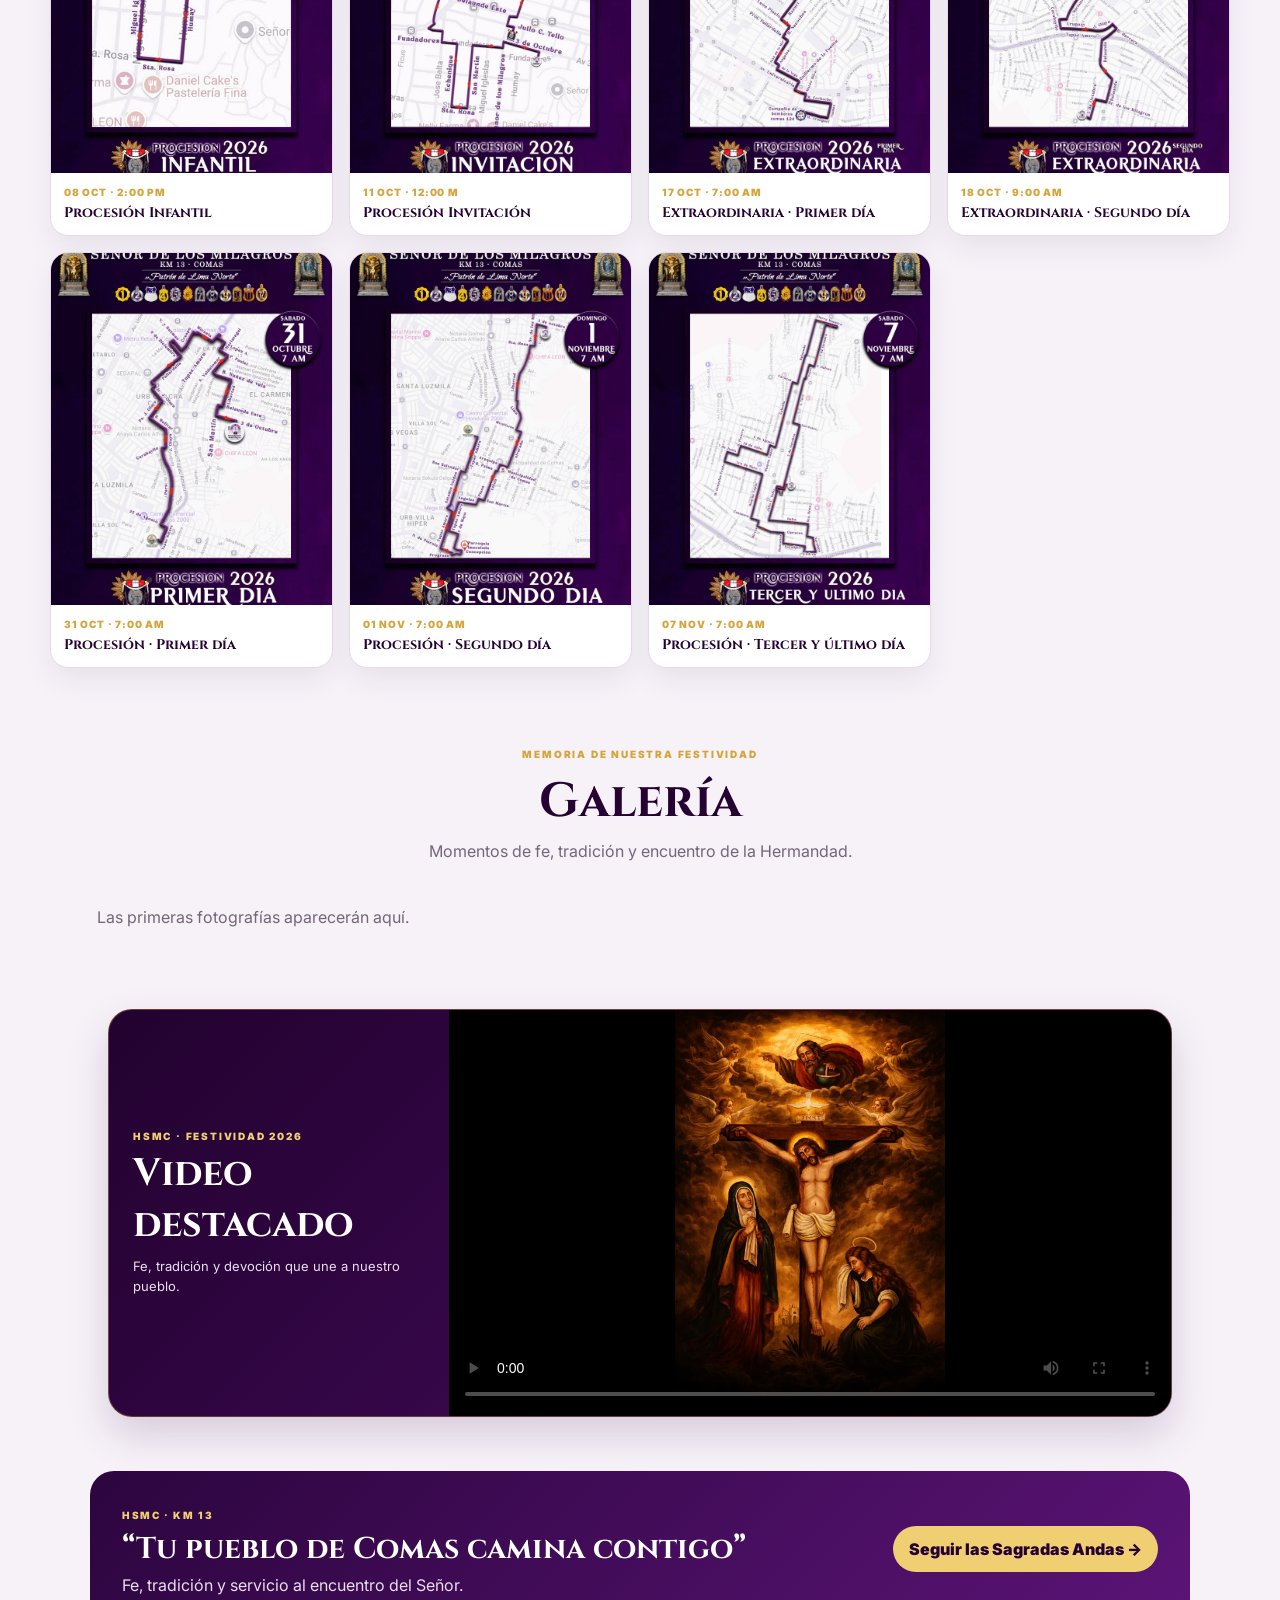
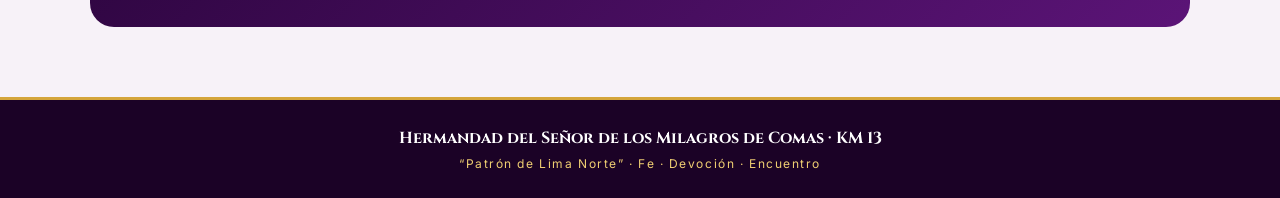
==== commit ca28c40d: "Integrar galería pública administrable HSMC" ====
--- a/index.html
+++ b/index.html
@@ -64,7 +64,11 @@
   .section{padding:62px 18px 74px}.intro{max-width:850px;margin:0 auto 28px;text-align:center}.intro span{font-size:10px;color:var(--g);font-weight:900;letter-spacing:.2em}.intro h2{font-family:Cinzel,serif;color:var(--p);font-size:clamp(34px,4.8vw,54px);margin:7px 0}.intro p{color:var(--muted);line-height:1.65}
   .routes{max-width:1180px;margin:auto;display:grid;grid-template-columns:repeat(4,1fr);gap:16px}.route{background:#fff;border:1px solid #e8d9ea;border-radius:18px;overflow:hidden;box-shadow:0 12px 28px rgba(48,8,66,.07);transition:.2s}.route:hover{transform:translateY(-3px);box-shadow:0 18px 36px rgba(48,8,66,.12)}.route img{width:100%;aspect-ratio:4/5;object-fit:cover}.route div{padding:13px}.route span,.route strong{display:block}.route span{font-size:10px;color:var(--g);font-weight:900;letter-spacing:.08em}.route strong{font-family:Cinzel,serif;color:var(--p);font-size:14px;margin-top:5px}
 
-  .video-feature{width:100%;max-width:1100px;margin:0 auto 54px;padding:0 18px;box-sizing:border-box}
+  .gallery-feature{width:100%;max-width:1180px;margin:0 auto 58px;padding:0 18px;box-sizing:border-box}
+  .gallery-head{text-align:center;margin-bottom:22px}.gallery-head span{font-size:10px;color:var(--g);font-weight:900;letter-spacing:.18em}.gallery-head h2{font-family:Cinzel,serif;color:var(--p);font-size:clamp(30px,4.4vw,48px);margin:7px 0}.gallery-head p{margin:0;color:var(--muted)}
+  .gallery-grid{display:grid;grid-template-columns:repeat(3,1fr);gap:16px}.gallery-card{background:#fff;border:1px solid #e8d9ea;border-radius:18px;overflow:hidden;box-shadow:0 12px 28px rgba(48,8,66,.07)}.gallery-card img{width:100%;aspect-ratio:4/3;object-fit:cover}.gallery-card div{padding:13px 14px}.gallery-card h3{font-family:Cinzel,serif;color:var(--p);font-size:15px;margin:0 0 5px}.gallery-card p{margin:0;color:var(--muted);font-size:12px;line-height:1.5}.gallery-meta{display:block;margin-top:7px;font-size:10px;color:var(--g);font-weight:900;letter-spacing:.05em}.gallery-empty{text-align:center;color:var(--muted);padding:24px 0}
+  @media(max-width:900px){.gallery-grid{grid-template-columns:repeat(2,1fr)}}@media(max-width:620px){.gallery-grid{grid-template-columns:1fr}.gallery-feature{padding:0 14px;margin-bottom:42px}}
+    .video-feature{width:100%;max-width:1100px;margin:0 auto 54px;padding:0 18px;box-sizing:border-box}
   .video-card{width:100%;overflow:hidden;border-radius:24px;background:linear-gradient(135deg,#22022f,#4a0b63);box-shadow:0 18px 42px rgba(48,8,66,.16);border:1px solid rgba(212,165,59,.35);box-sizing:border-box}
   .video-head{padding:24px;color:#fff;display:flex;flex-direction:column;justify-content:center}.video-head span{font-size:10px;color:var(--g2);font-weight:900;letter-spacing:.18em}.video-head h2{font-family:Cinzel,serif;font-size:clamp(25px,3.4vw,38px);margin:6px 0}.video-head p{margin:0;color:#eadfee;line-height:1.55;font-size:13px}
   .video-player{background:#0c0011;display:flex;align-items:center;justify-content:center;min-width:0}.video-player video{display:block;width:100%;height:100%;aspect-ratio:16/9;object-fit:contain;object-position:center;background:#000}
@@ -178,6 +182,15 @@
       </div>
     </section>
 
+    <section id="galeria" class="gallery-feature">
+      <div class="gallery-head">
+        <span>MEMORIA DE NUESTRA FESTIVIDAD</span>
+        <h2>Galería</h2>
+        <p>Momentos de fe, tradición y encuentro de la Hermandad.</p>
+      </div>
+      <div id="galleryGrid" class="gallery-grid"><div class="gallery-empty">Las primeras fotografías aparecerán aquí.</div></div>
+    </section>
+
     <section id="video-hsmc" class="video-feature">
       <div class="video-card">
         <div class="video-head">
@@ -205,6 +218,19 @@
     <span>“Patrón de Lima Norte” · Fe · Devoción · Encuentro</span>
   </footer>
 <script>
+async function loadPublicGallery(){
+  const grid=document.getElementById("galleryGrid"); if(!grid)return;
+  try{
+    const r=await fetch("/api/photos",{cache:"no-store"}); if(!r.ok)throw new Error();
+    const data=await r.json(),photos=(data.photos||[]).slice(0,9);
+    if(!photos.length)return;
+    const esc=v=>String(v||"").replace(/[&<>"']/g,c=>({"&":"&amp;","<":"&lt;",">":"&gt;",'"':"&quot;","'":"&#039;"}[c]));
+    const fmt=v=>{if(!v)return"";const a=v.split("-");return a.length===3?a[2]+"/"+a[1]+"/"+a[0]:v};
+    grid.innerHTML=photos.map(p=>'<article class="gallery-card"><img loading="lazy" src="'+encodeURI(p.url)+'" alt="'+esc(p.title||"Fotografía de la festividad")+'"><div><h3>'+esc(p.title||"Festividad HSMC")+'</h3>'+(p.description?'<p>'+esc(p.description)+'</p>':'')+'<span class="gallery-meta">'+esc(fmt(p.date))+(p.category?' · '+esc(p.category):'')+'</span></div></article>').join("");
+  }catch{}
+}
+loadPublicGallery();
+
 const processionSchedule=[
   {date:"2026-10-08T14:00:00-05:00",key:"2026-10-08",day:"08",month:"OCTUBRE",title:"Procesión Infantil",display:"Jueves 8 de octubre · 2:00 p. m."},
   {date:"2026-10-11T12:00:00-05:00",key:"2026-10-11",day:"11",month:"OCTUBRE",title:"Procesión Invitación",display:"Domingo 11 de octubre · 12:00 m."},
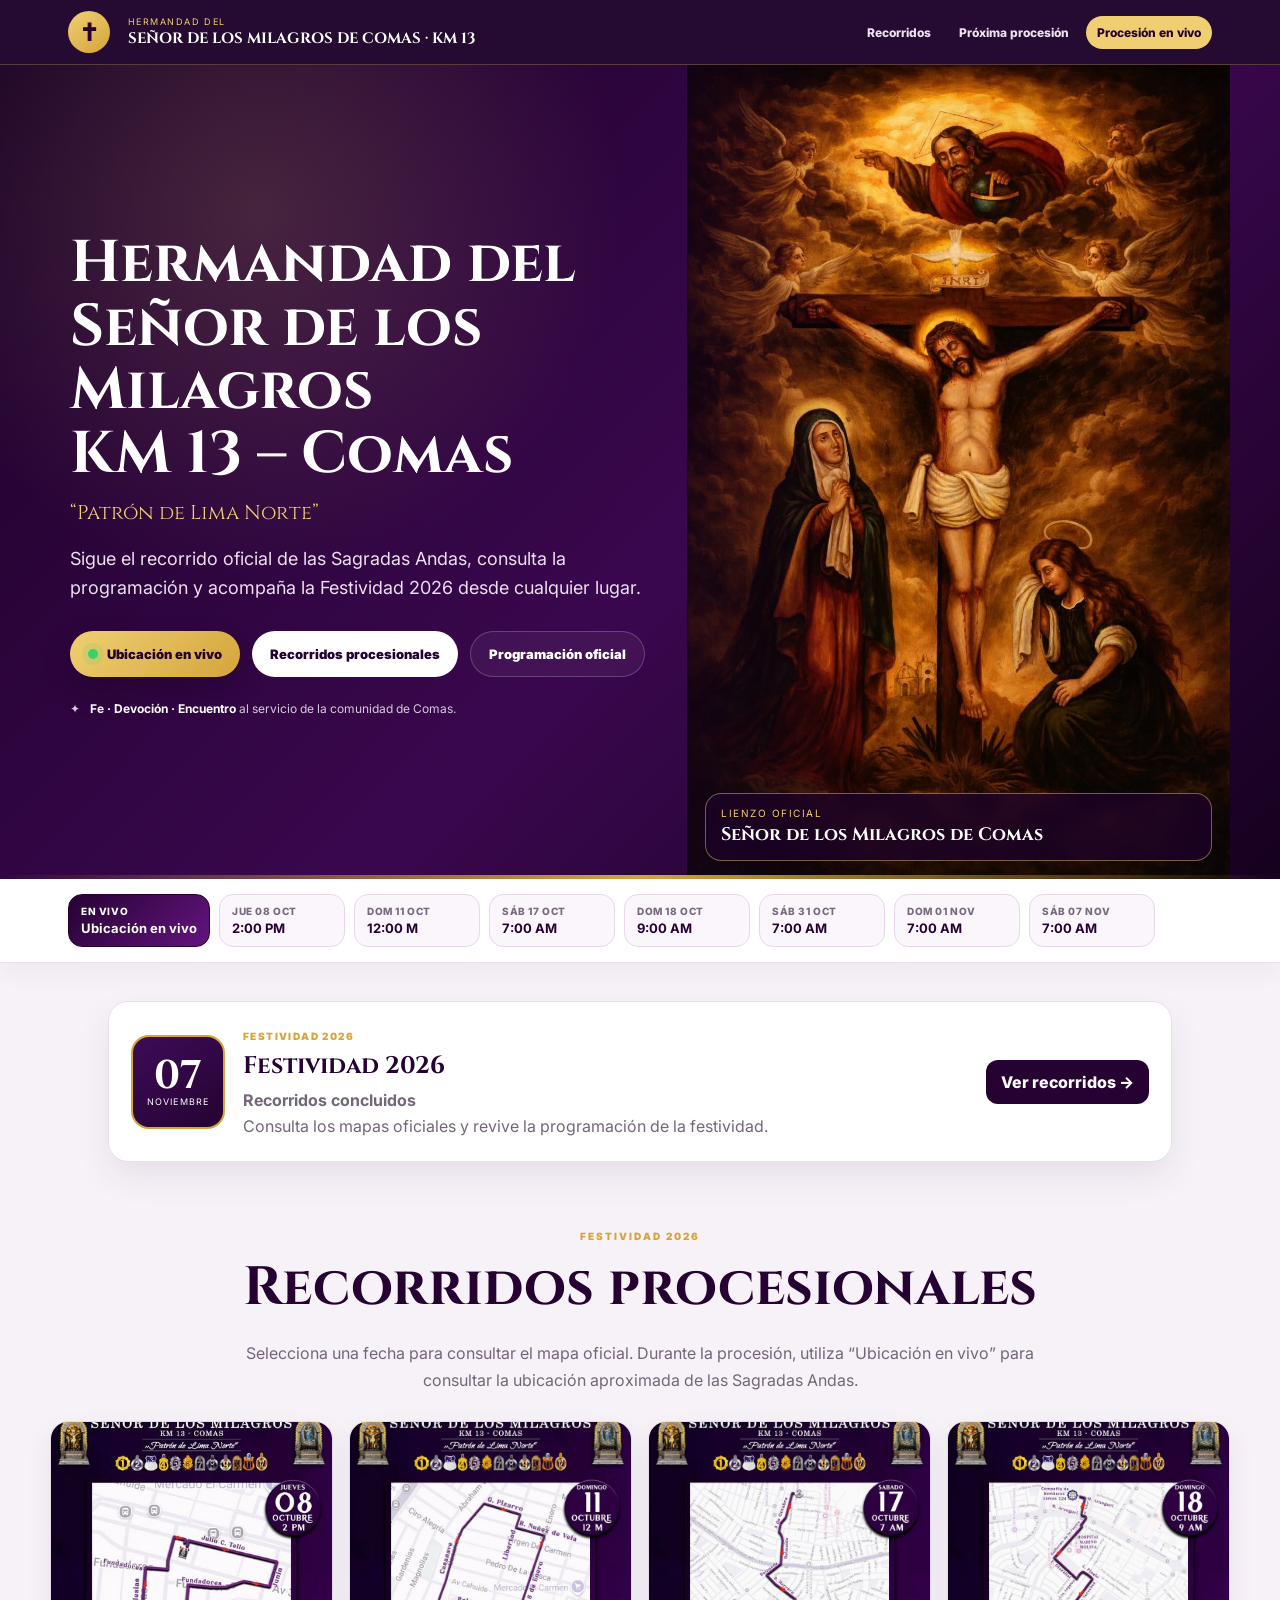
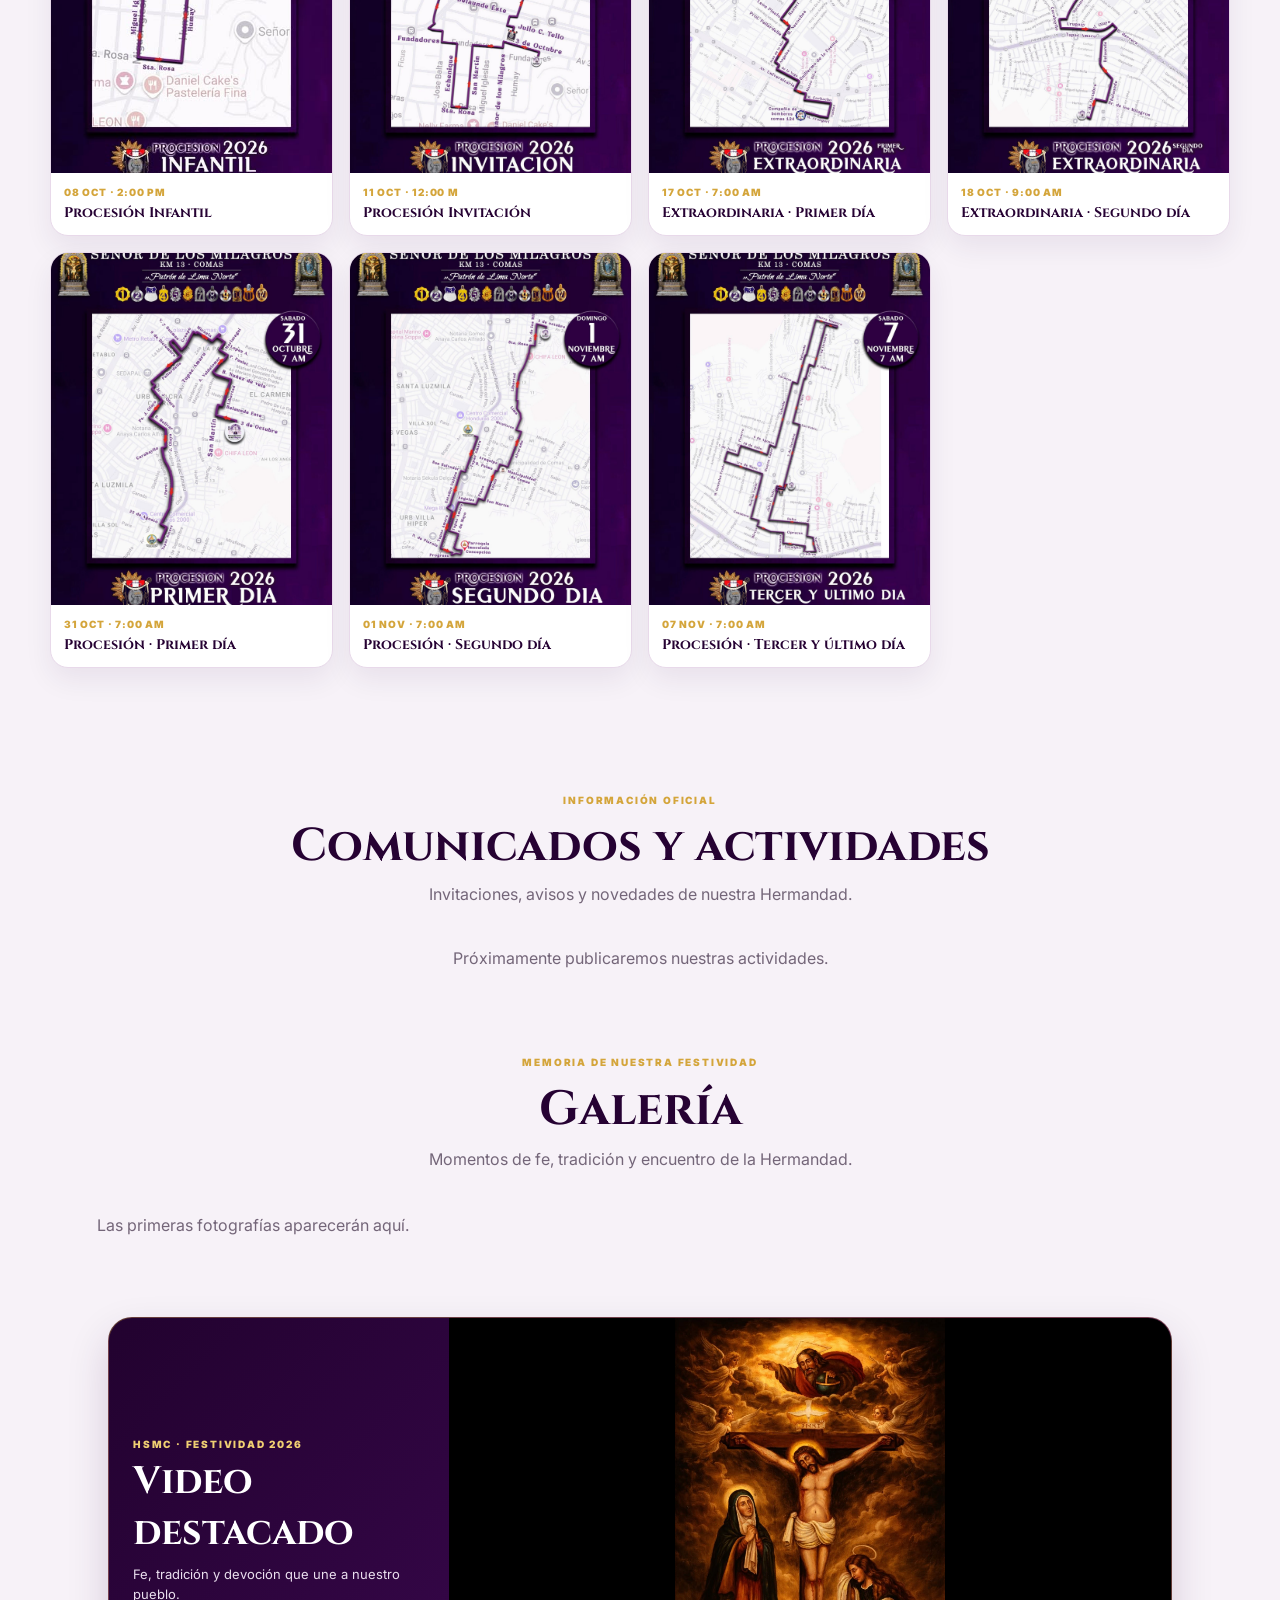
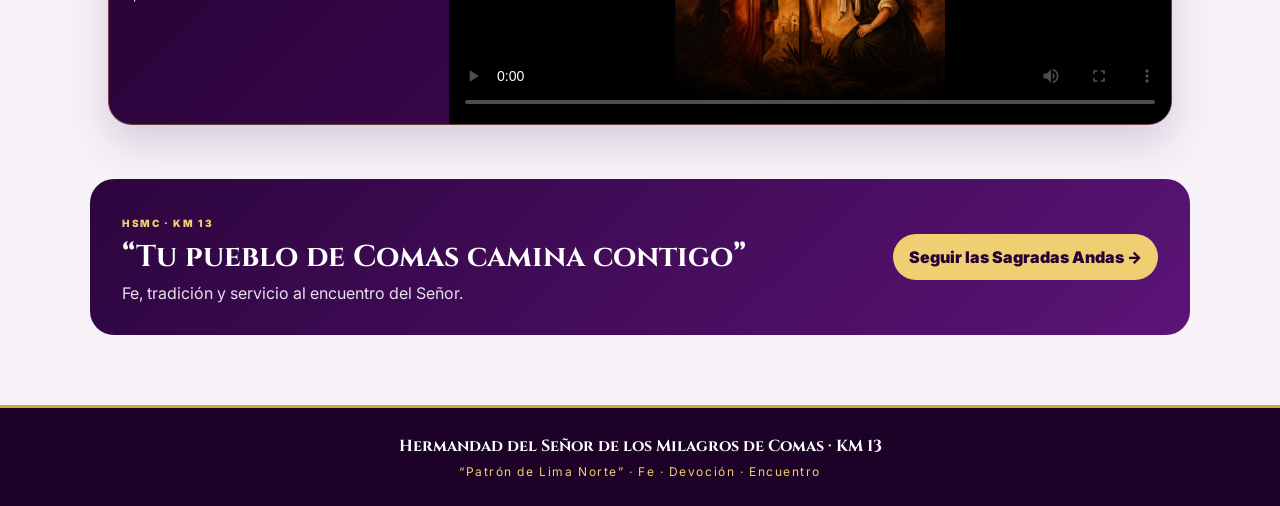
==== commit 3ee2e33a: "Añadir sección pública de Comunicados y Actividades HSMC" ====
--- a/index.html
+++ b/index.html
@@ -64,7 +64,11 @@
   .section{padding:62px 18px 74px}.intro{max-width:850px;margin:0 auto 28px;text-align:center}.intro span{font-size:10px;color:var(--g);font-weight:900;letter-spacing:.2em}.intro h2{font-family:Cinzel,serif;color:var(--p);font-size:clamp(34px,4.8vw,54px);margin:7px 0}.intro p{color:var(--muted);line-height:1.65}
   .routes{max-width:1180px;margin:auto;display:grid;grid-template-columns:repeat(4,1fr);gap:16px}.route{background:#fff;border:1px solid #e8d9ea;border-radius:18px;overflow:hidden;box-shadow:0 12px 28px rgba(48,8,66,.07);transition:.2s}.route:hover{transform:translateY(-3px);box-shadow:0 18px 36px rgba(48,8,66,.12)}.route img{width:100%;aspect-ratio:4/5;object-fit:cover}.route div{padding:13px}.route span,.route strong{display:block}.route span{font-size:10px;color:var(--g);font-weight:900;letter-spacing:.08em}.route strong{font-family:Cinzel,serif;color:var(--p);font-size:14px;margin-top:5px}
 
-  .gallery-feature{width:100%;max-width:1180px;margin:0 auto 58px;padding:0 18px;box-sizing:border-box}
+  .notice-feature{max-width:1100px;margin:46px auto 58px;padding:0 18px}
+  .notice-head{text-align:center;margin-bottom:20px}.notice-head span{font-size:10px;color:var(--g);font-weight:900;letter-spacing:.18em}.notice-head h2{font-family:Cinzel,serif;color:var(--p);font-size:clamp(30px,4.4vw,46px);margin:7px 0}.notice-head p{margin:0;color:var(--muted)}
+  .notice-list{display:grid;gap:16px}.notice-card{display:grid;grid-template-columns:220px 1fr;gap:0;background:#fff;border:1px solid #e8d9ea;border-radius:20px;overflow:hidden;box-shadow:0 14px 32px rgba(48,8,66,.08)}.notice-card.no-image{grid-template-columns:1fr}.notice-card img{width:100%;height:100%;min-height:220px;object-fit:cover;background:#eee}.notice-body{padding:22px}.notice-kicker{font-size:10px;color:var(--g);font-weight:900;letter-spacing:.12em}.notice-card h3{font-family:Cinzel,serif;color:var(--p);font-size:24px;margin:7px 0}.notice-sub{color:#5f5064;font-weight:700;line-height:1.5;margin:0 0 12px}.notice-text{color:var(--muted);line-height:1.7;white-space:pre-line;margin:0}.notice-meta{display:block;margin-top:14px;font-size:11px;color:var(--p2);font-weight:900}.notice-more{margin-top:14px;border:0;background:transparent;color:var(--p2);font-weight:900;padding:0;cursor:pointer}.notice-empty{text-align:center;color:var(--muted);padding:24px 0}
+  @media(max-width:720px){.notice-card{grid-template-columns:1fr}.notice-card img{min-height:0;aspect-ratio:16/10}.notice-body{padding:18px}.notice-card h3{font-size:21px}}
+    .gallery-feature{width:100%;max-width:1180px;margin:0 auto 58px;padding:0 18px;box-sizing:border-box}
   .gallery-head{text-align:center;margin-bottom:22px}.gallery-head span{font-size:10px;color:var(--g);font-weight:900;letter-spacing:.18em}.gallery-head h2{font-family:Cinzel,serif;color:var(--p);font-size:clamp(30px,4.4vw,48px);margin:7px 0}.gallery-head p{margin:0;color:var(--muted)}
   .gallery-grid{display:grid;grid-template-columns:repeat(3,1fr);gap:16px}.gallery-card{background:#fff;border:1px solid #e8d9ea;border-radius:18px;overflow:hidden;box-shadow:0 12px 28px rgba(48,8,66,.07)}.gallery-card img{width:100%;aspect-ratio:4/3;object-fit:cover}.gallery-card div{padding:13px 14px}.gallery-card h3{font-family:Cinzel,serif;color:var(--p);font-size:15px;margin:0 0 5px}.gallery-card p{margin:0;color:var(--muted);font-size:12px;line-height:1.5}.gallery-meta{display:block;margin-top:7px;font-size:10px;color:var(--g);font-weight:900;letter-spacing:.05em}.gallery-empty{text-align:center;color:var(--muted);padding:24px 0}
   @media(max-width:900px){.gallery-grid{grid-template-columns:repeat(2,1fr)}}@media(max-width:620px){.gallery-grid{grid-template-columns:1fr}.gallery-feature{padding:0 14px;margin-bottom:42px}}
@@ -182,6 +186,15 @@
       </div>
     </section>
 
+    <section id="comunicados" class="notice-feature">
+      <div class="notice-head">
+        <span>INFORMACIÓN OFICIAL</span>
+        <h2>Comunicados y actividades</h2>
+        <p>Invitaciones, avisos y novedades de nuestra Hermandad.</p>
+      </div>
+      <div id="noticeListPublic" class="notice-list"><div class="notice-empty">Próximamente publicaremos nuestras actividades.</div></div>
+    </section>
+
     <section id="galeria" class="gallery-feature">
       <div class="gallery-head">
         <span>MEMORIA DE NUESTRA FESTIVIDAD</span>
@@ -218,6 +231,36 @@
     <span>“Patrón de Lima Norte” · Fe · Devoción · Encuentro</span>
   </footer>
 <script>
+async function loadPublicNotices(){
+  const list=document.getElementById("noticeListPublic"); if(!list)return;
+  try{
+    const r=await fetch("/api/notices",{cache:"no-store"}); if(!r.ok)throw new Error();
+    const data=await r.json(),notices=(data.notices||[]).filter(n=>n.featured).slice(0,4);
+    if(!notices.length)return;
+    const esc=v=>String(v||"").replace(/[&<>"']/g,c=>({"&":"&amp;","<":"&lt;",">":"&gt;",'"':"&quot;","'":"&#039;"}[c]));
+    const fmt=v=>{if(!v)return"";const a=v.split("-");return a.length===3?a[2]+"/"+a[1]+"/"+a[0]:v};
+    list.innerHTML=notices.map(n=>{
+      const body=esc(n.body||"");
+      const short=body.length>760?body.slice(0,760)+"…":body;
+      return '<article class="notice-card '+(n.url?'':'no-image')+'">'+
+        (n.url?'<img loading="lazy" src="'+encodeURI(n.url)+'" alt="'+esc(n.title||"Comunicado HSMC")+'">':'')+
+        '<div class="notice-body"><span class="notice-kicker">'+esc(n.type||"Comunicado")+'</span><h3>'+esc(n.title||"Comunicado HSMC")+'</h3>'+
+        (n.subtitle?'<p class="notice-sub">'+esc(n.subtitle)+'</p>':'')+
+        '<p class="notice-text" data-full="'+encodeURIComponent(body)+'">'+short+'</p>'+
+        (body.length>760?'<button class="notice-more" type="button" onclick="toggleNoticeText(this)">Leer comunicado completo ↓</button>':'')+
+        '<span class="notice-meta">'+esc(fmt(n.date))+'</span></div></article>';
+    }).join("");
+  }catch{}
+}
+window.toggleNoticeText=btn=>{
+  const p=btn.previousElementSibling,full=decodeURIComponent(p.dataset.full||"");
+  const expanded=btn.dataset.open==="1";
+  p.textContent=expanded?(full.length>760?full.slice(0,760)+"…":full):full;
+  btn.textContent=expanded?"Leer comunicado completo ↓":"Ver menos ↑";
+  btn.dataset.open=expanded?"0":"1";
+};
+loadPublicNotices();
+
 async function loadPublicGallery(){
   const grid=document.getElementById("galleryGrid"); if(!grid)return;
   try{
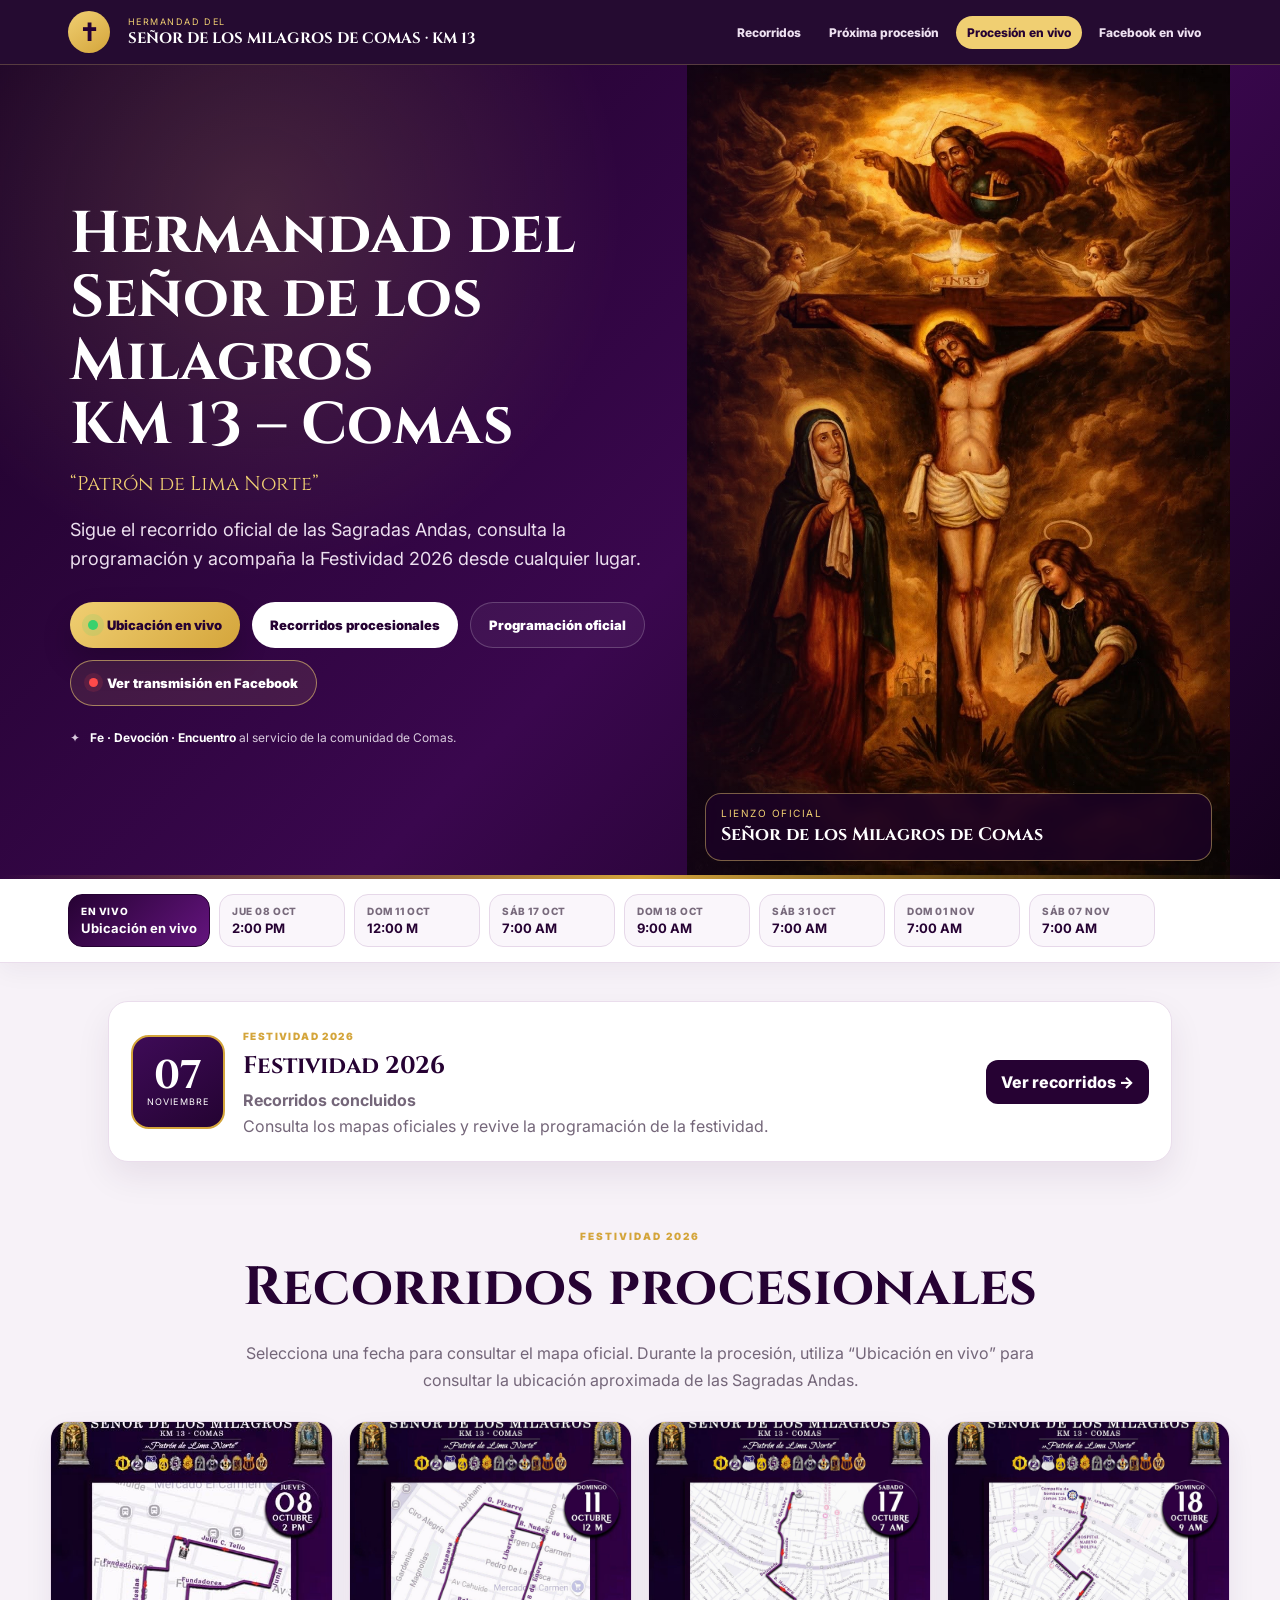
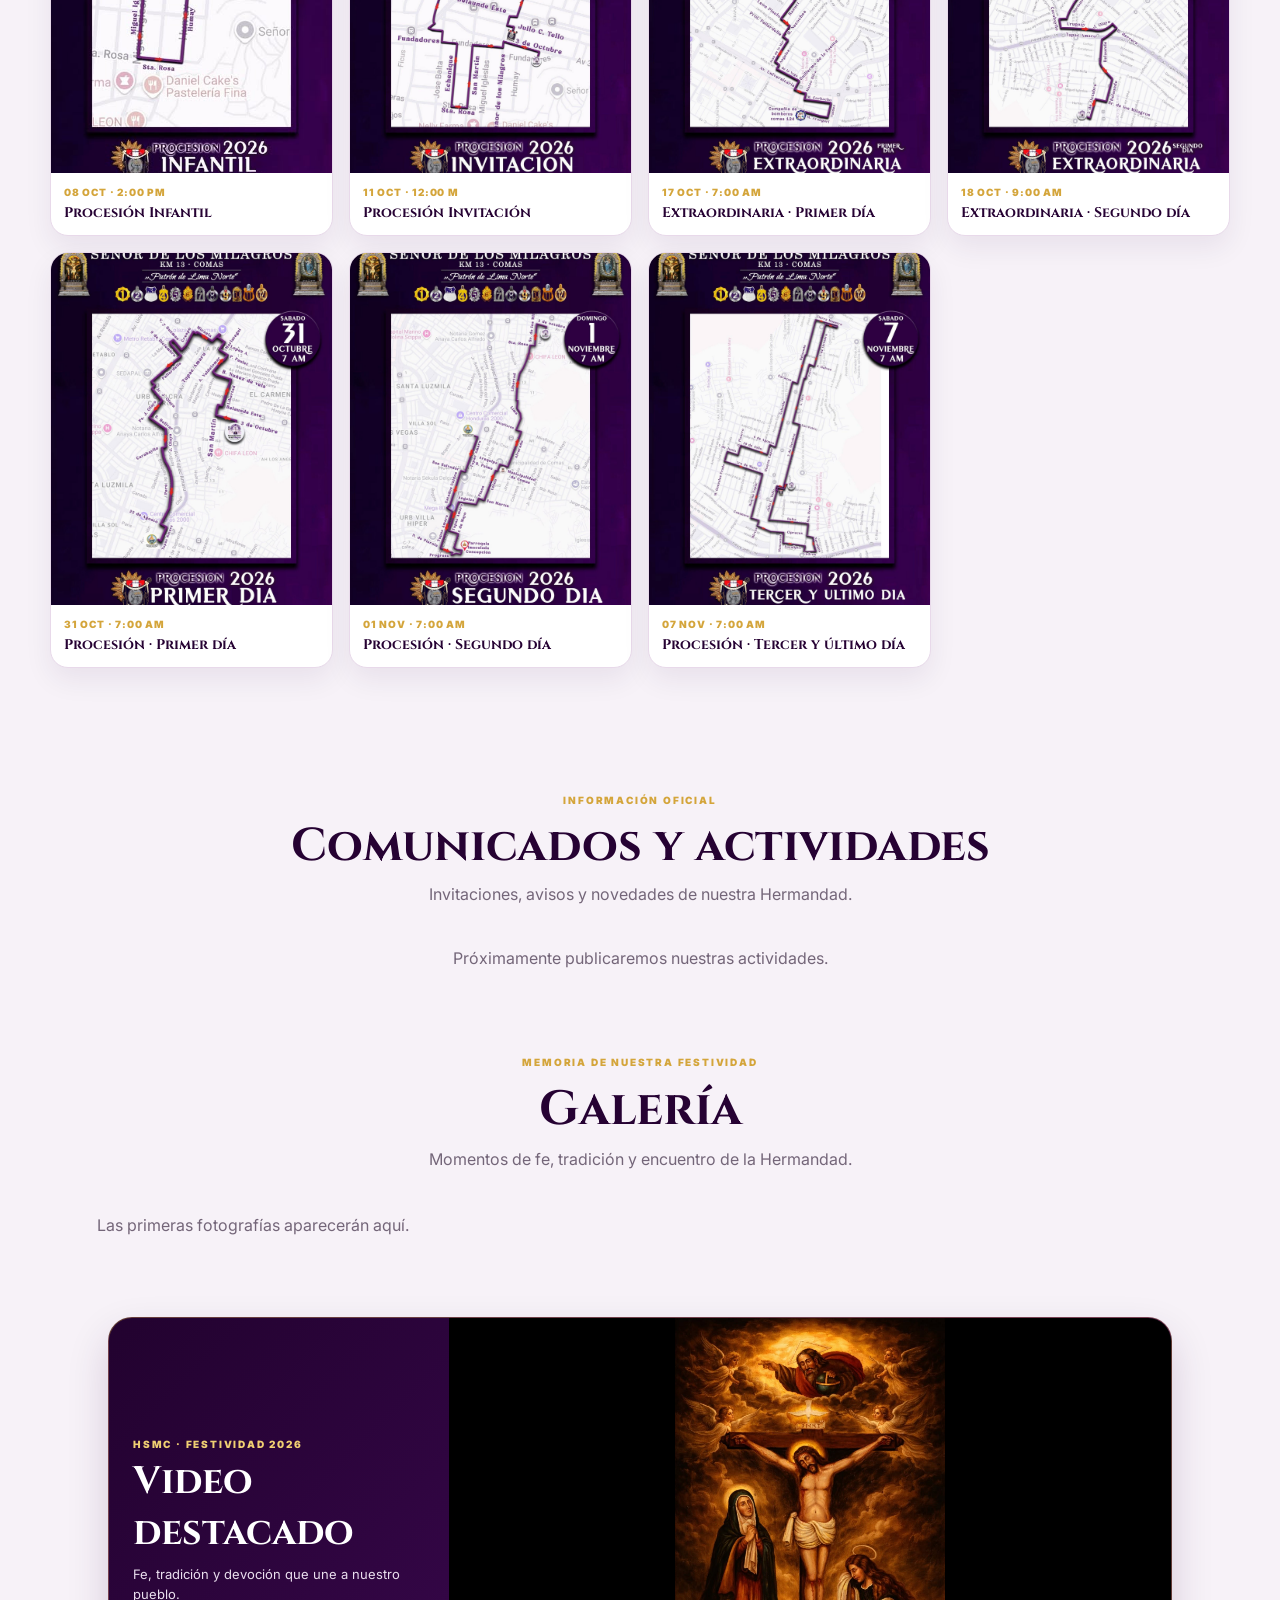
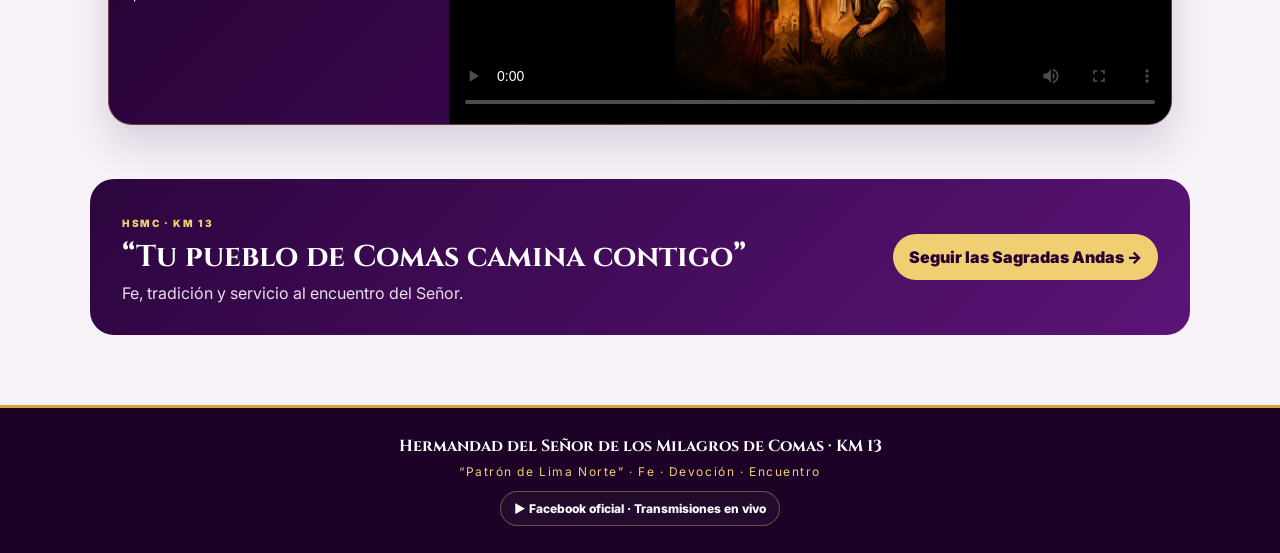
==== commit d072d8a7: "Agregar acceso al Facebook oficial y transmisiones en vivo" ====
--- a/index.html
+++ b/index.html
@@ -37,10 +37,13 @@
   .subtitle{font-family:Cinzel,serif;font-size:20px;color:var(--g2);margin:0 0 18px}
   .hero-desc{font-size:18px;line-height:1.65;color:#ecdfef;max-width:650px;margin:0}
   .hero-actions{display:flex;gap:12px;flex-wrap:wrap;margin-top:28px}
-  .btn-main,.btn-sec,.btn-ghost{display:inline-flex;align-items:center;justify-content:center;gap:9px;padding:14px 18px;border-radius:999px;font-weight:900;font-size:13px}
+  .btn-main,.btn-sec,.btn-ghost,.btn-facebook{display:inline-flex;align-items:center;justify-content:center;gap:9px;padding:14px 18px;border-radius:999px;font-weight:900;font-size:13px}
   .btn-main{background:linear-gradient(135deg,var(--g2),var(--g));color:var(--p);box-shadow:0 14px 30px rgba(0,0,0,.2)}
   .btn-sec{background:#fff;color:var(--p)}
   .btn-ghost{border:1px solid rgba(255,255,255,.2);color:#fff;background:rgba(255,255,255,.05)}
+  .btn-facebook{border:1px solid rgba(240,207,114,.58);color:#fff;background:rgba(240,207,114,.10)}
+  .btn-facebook:hover{background:rgba(240,207,114,.18);border-color:var(--g2)}
+  .fb-live-dot{width:9px;height:9px;border-radius:50%;background:#ff4a4a;box-shadow:0 0 0 5px rgba(255,74,74,.13)}
   .live-dot{width:10px;height:10px;border-radius:50%;background:#39d16d;box-shadow:0 0 0 6px rgba(57,209,109,.14)}
   .hero-note{margin-top:24px;display:flex;gap:10px;align-items:center;color:#d8cadd;font-size:12px}
   .hero-note b{color:#fff}
@@ -80,7 +83,7 @@
   @media(max-width:759px){.video-feature{padding:0 14px;margin-bottom:38px}.video-card{border-radius:20px}.video-head{padding:18px 16px 14px;text-align:center}.video-head h2{font-size:clamp(25px,8vw,34px);line-height:1.08}.video-head p{max-width:520px;margin:0 auto;font-size:14px}.video-player video{height:auto;max-height:none}}
 
   .faith{max-width:1100px;margin:0 auto 70px;padding:32px;border-radius:24px;background:linear-gradient(135deg,#2c053e,#5b1477);color:#fff;display:flex;justify-content:space-between;align-items:center;gap:22px}.faith span{font-size:10px;color:var(--g2);font-weight:900;letter-spacing:.16em}.faith h2{font-family:Cinzel,serif;margin:6px 0;font-size:30px}.faith p{margin:0;color:#eadfee}.faith a{padding:13px 16px;border-radius:999px;background:var(--g2);color:var(--p);font-weight:900;}
-  footer{text-align:center;background:#1b0226;color:#fff;padding:27px 18px;border-top:3px solid var(--g);display:grid;gap:7px}footer strong{font-family:Cinzel,serif}footer span{font-size:12px;color:var(--g2);letter-spacing:.13em}
+  footer{text-align:center;background:#1b0226;color:#fff;padding:27px 18px;border-top:3px solid var(--g);display:grid;gap:7px}footer strong{font-family:Cinzel,serif}footer span{font-size:12px;color:var(--g2);letter-spacing:.13em}.footer-facebook{display:inline-flex;align-items:center;justify-content:center;gap:8px;justify-self:center;margin-top:5px;padding:9px 13px;border:1px solid rgba(240,207,114,.35);border-radius:999px;color:#fff;font-size:12px;font-weight:800;background:rgba(255,255,255,.04)}.footer-facebook:hover{background:rgba(240,207,114,.10);border-color:var(--g2)}
 
   @media(max-width:900px){
     .nav{display:none}.hero-in{grid-template-columns:1fr}.hero-copy{text-align:center;padding:58px 22px 46px}.hero-actions,.hero-note{justify-content:center}.hero-art{min-height:520px}.routes{grid-template-columns:repeat(2,1fr)}.faith{margin-left:15px;margin-right:15px}
@@ -99,7 +102,7 @@
   .mobile-dock{display:none}
   @media(max-width:760px){
     body{padding-bottom:72px}
-    .mobile-dock{position:fixed;left:10px;right:10px;bottom:10px;z-index:90;display:grid;grid-template-columns:repeat(3,1fr);gap:4px;padding:6px;background:rgba(28,2,39,.94);backdrop-filter:blur(12px);border:1px solid rgba(240,207,114,.28);border-radius:18px;box-shadow:0 12px 34px rgba(0,0,0,.28)}
+    .mobile-dock{position:fixed;left:10px;right:10px;bottom:10px;z-index:90;display:grid;grid-template-columns:repeat(4,1fr);gap:4px;padding:6px;background:rgba(28,2,39,.94);backdrop-filter:blur(12px);border:1px solid rgba(240,207,114,.28);border-radius:18px;box-shadow:0 12px 34px rgba(0,0,0,.28)}
     .mobile-dock a,.mobile-dock button{border:0;background:transparent;color:#f4eaf6;border-radius:12px;padding:8px 4px;font:inherit;font-size:10px;font-weight:800;text-align:center;cursor:pointer}
     .mobile-dock a b,.mobile-dock button b{display:block;font-size:19px;line-height:1.15;margin-bottom:2px}
     .mobile-dock .dock-live,.mobile-dock .dock-current{background:linear-gradient(145deg,#f0cf72,#d4a53b);color:#260233}
@@ -118,6 +121,7 @@
         <a href="#recorridos">Recorridos</a>
         <a href="#proxima">Próxima procesión</a>
         <a class="live" href="map.html">Procesión en vivo</a>
+        <a href="https://www.facebook.com/share/19Xv1oug8j/" target="_blank" rel="noopener noreferrer">Facebook en vivo</a>
       </nav>
     </div>
   </header>
@@ -134,6 +138,7 @@
             <a class="btn-main" href="map.html"><span class="live-dot"></span> Ubicación en vivo</a>
             <a class="btn-sec" href="#recorridos">Recorridos procesionales</a>
             <a class="btn-ghost" href="#proxima">Programación oficial</a>
+            <a class="btn-facebook" href="https://www.facebook.com/share/19Xv1oug8j/" target="_blank" rel="noopener noreferrer" aria-label="Ver transmisiones en vivo de la Hermandad en Facebook"><span class="fb-live-dot"></span> Ver transmisión en Facebook</a>
           </div>
           <div class="hero-note">✦ <span><b>Fe · Devoción · Encuentro</b> al servicio de la comunidad de Comas.</span></div>
         </div>
@@ -229,6 +234,7 @@
   <footer>
     <strong>Hermandad del Señor de los Milagros de Comas · KM 13</strong>
     <span>“Patrón de Lima Norte” · Fe · Devoción · Encuentro</span>
+    <a class="footer-facebook" href="https://www.facebook.com/share/19Xv1oug8j/" target="_blank" rel="noopener noreferrer" aria-label="Abrir Facebook oficial de la Hermandad">▶ Facebook oficial · Transmisiones en vivo</a>
   </footer>
 <script>
 async function loadPublicNotices(){
@@ -319,6 +325,7 @@
     <a class="dock-current" aria-current="page" href="index.html"><b>⌂</b>Inicio</a>
     <a href="index.html#recorridos"><b>▦</b>Recorridos</a>
     <a href="map.html"><b>●</b>En vivo</a>
+    <a href="https://www.facebook.com/share/19Xv1oug8j/" target="_blank" rel="noopener noreferrer" aria-label="Ver transmisiones en Facebook"><b>▶</b>Facebook</a>
   </nav>
   <audio id="hsmcMusic" preload="auto" loop><source src="Mi%20Viejo.mp3" type="audio/mpeg"></audio>
 <script>
